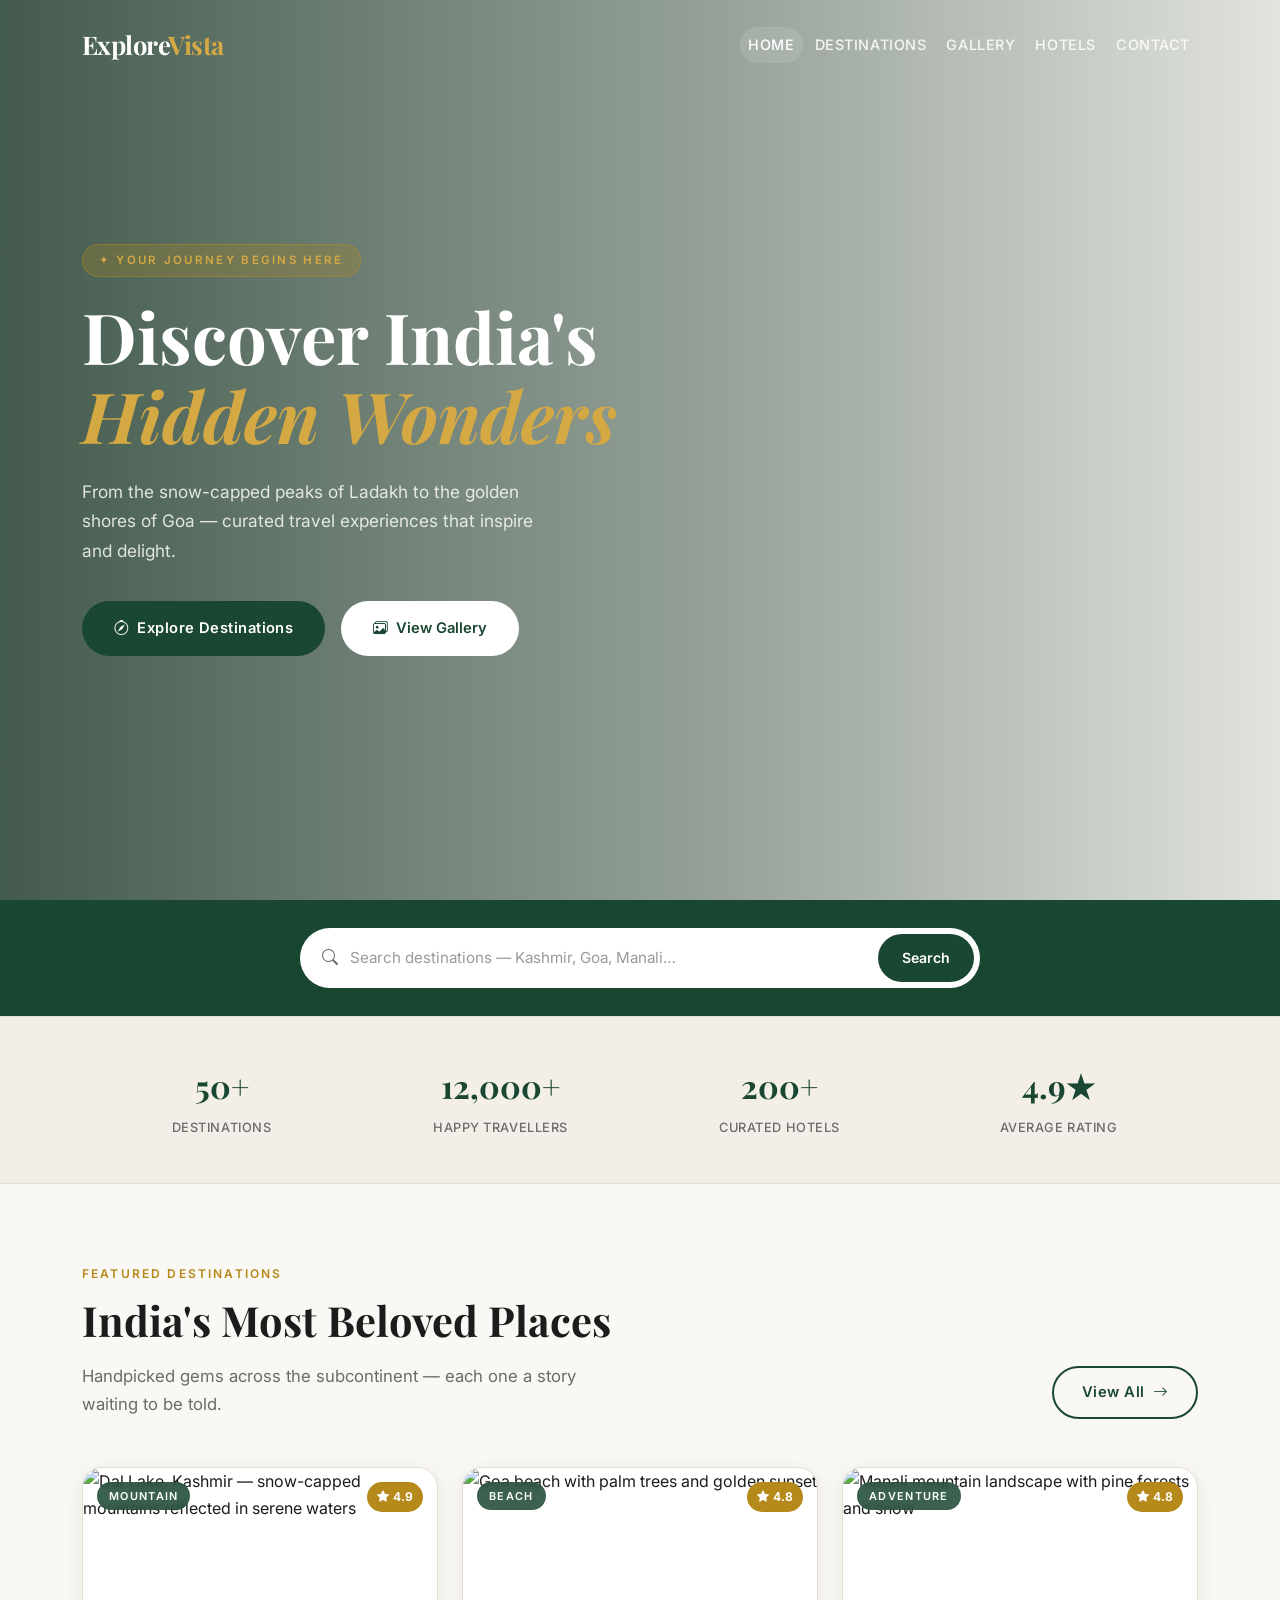
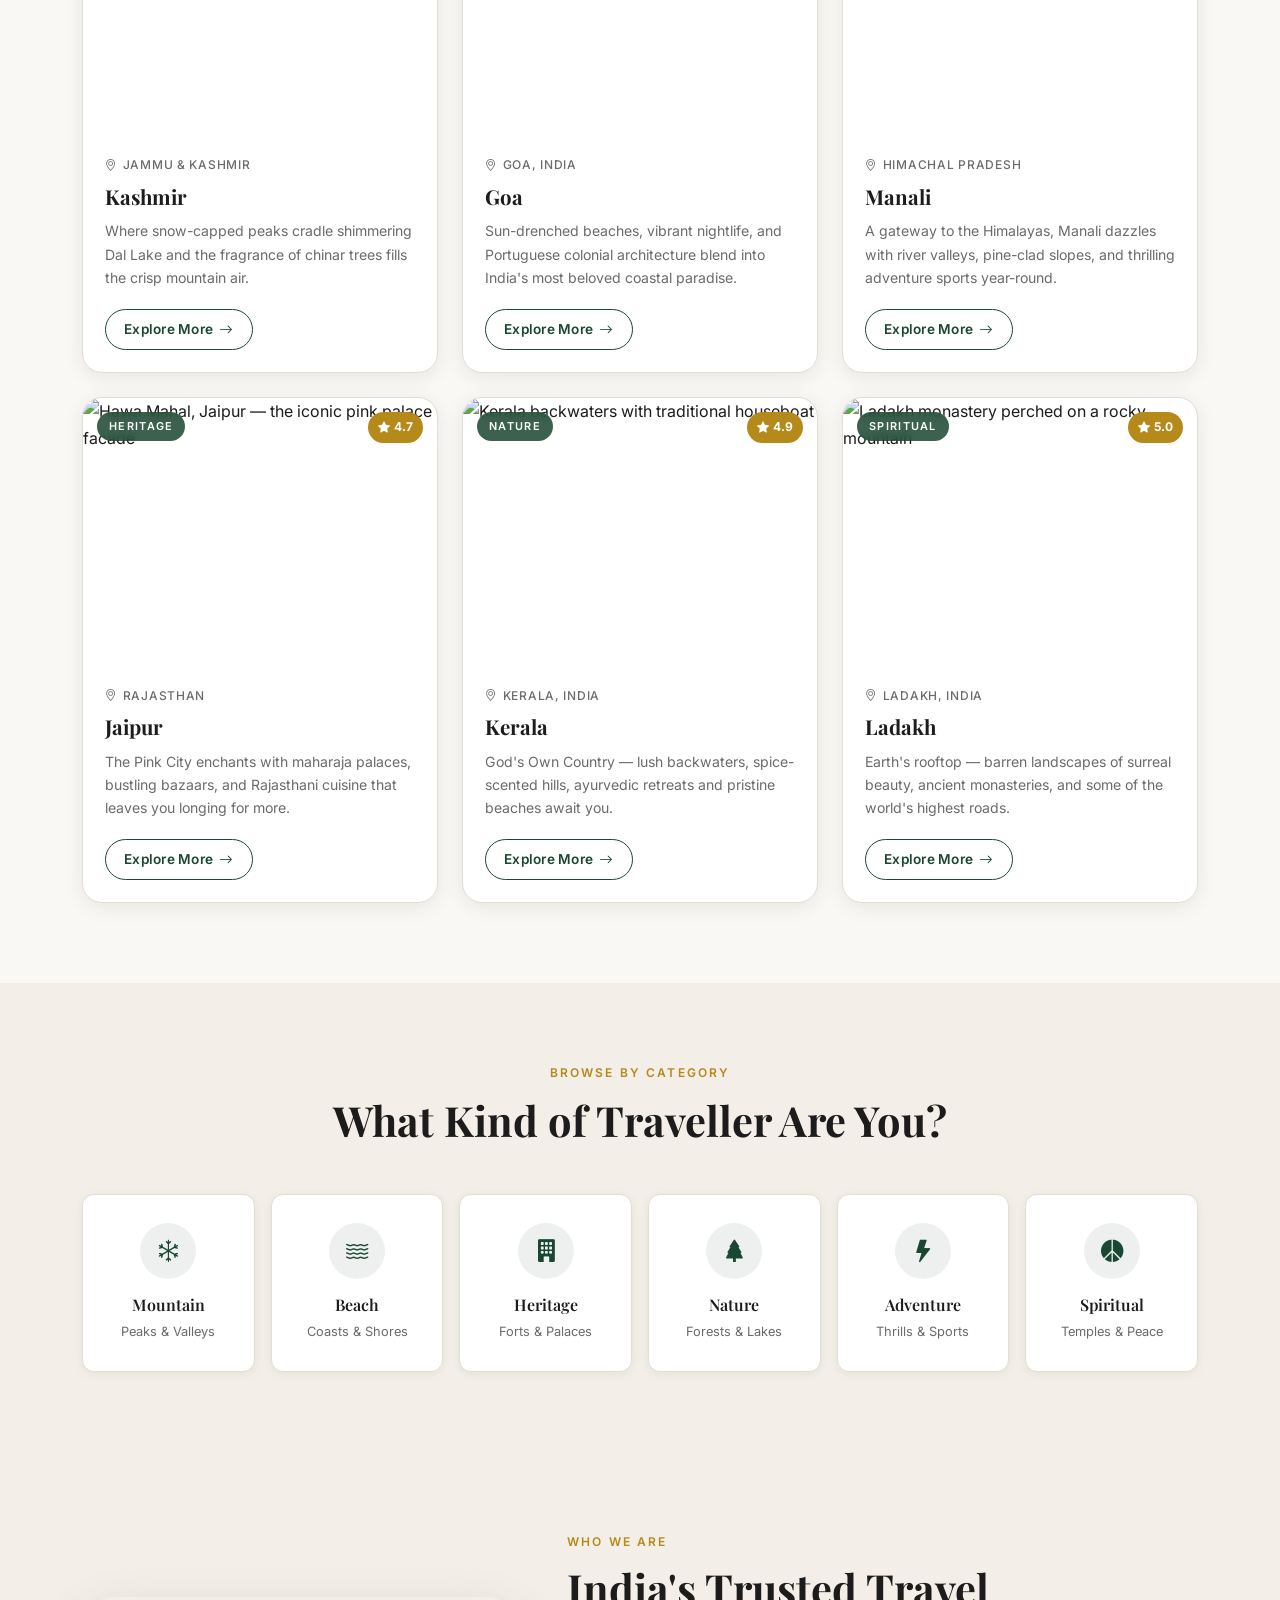
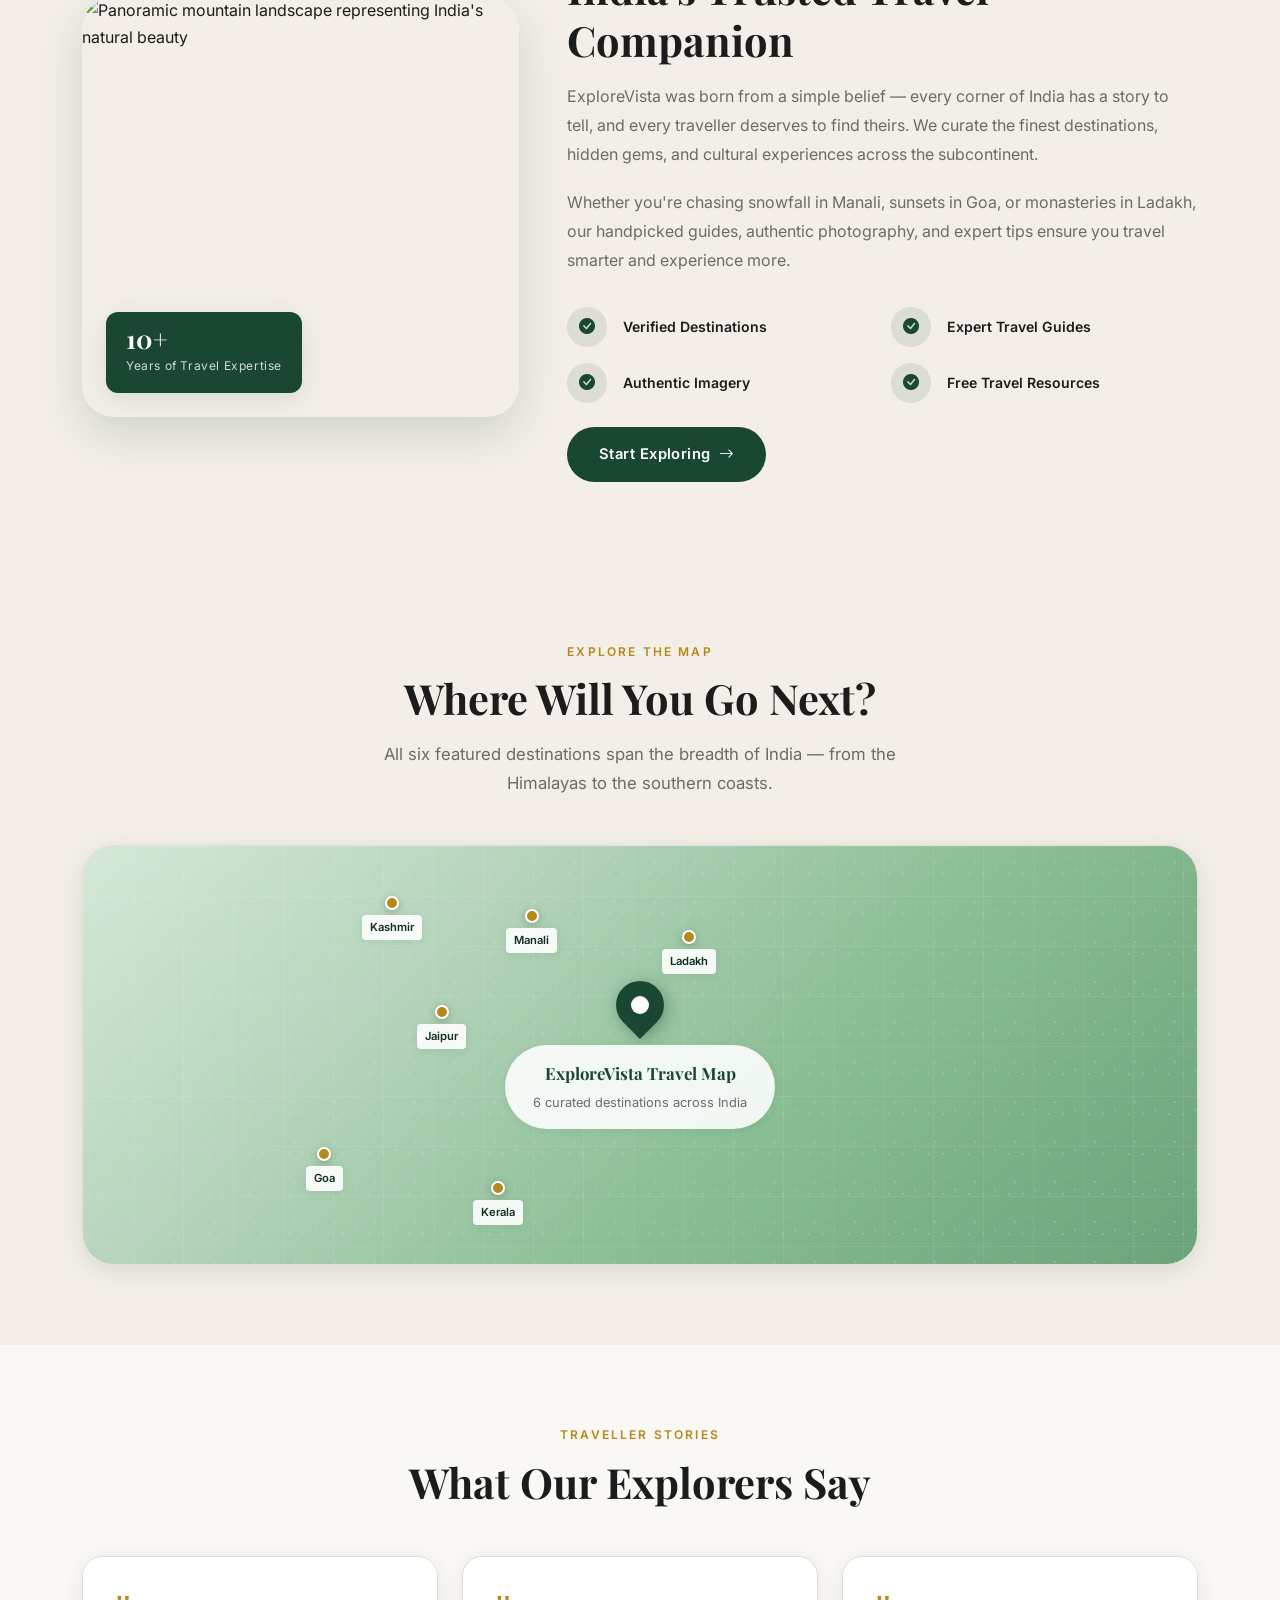
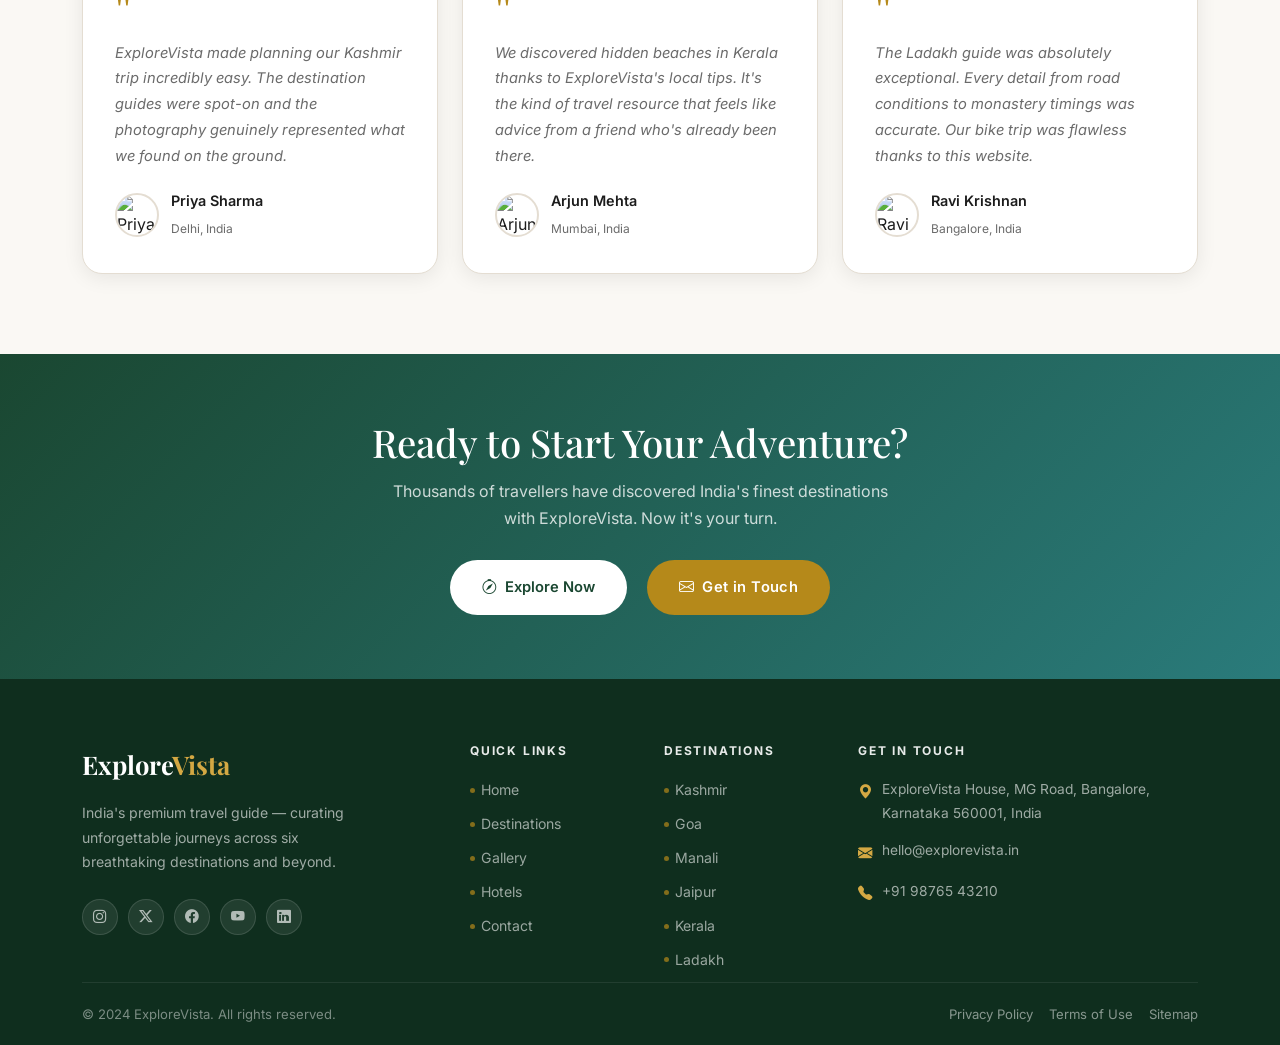
==== index.html @ dee86972 "Initial commit: ExploreVista tourism website" ====
<!DOCTYPE html>
<html lang="en">
<head>
  <meta charset="UTF-8" />
  <meta name="viewport" content="width=device-width, initial-scale=1.0" />
  <meta name="description" content="ExploreVista — Discover India's most breathtaking destinations. Premium travel guides for Kashmir, Goa, Manali, Jaipur, Kerala, and Ladakh." />
  <title>ExploreVista — Discover India's Most Beautiful Destinations</title>
  <link rel="icon" href="data:image/svg+xml,<svg xmlns=%22http://www.w3.org/2000/svg%22 viewBox=%220 0 100 100%22><text y=%22.9em%22 font-size=%2290%22>🧭</text></svg>" />

  <!-- Bootstrap 5 CSS -->
  <link rel="stylesheet" href="https://cdn.jsdelivr.net/npm/bootstrap@5.3.3/dist/css/bootstrap.min.css" />
  <!-- Bootstrap Icons -->
  <link rel="stylesheet" href="https://cdn.jsdelivr.net/npm/bootstrap-icons@1.11.3/font/bootstrap-icons.min.css" />
  <!-- Custom CSS -->
  <link rel="stylesheet" href="css/style.css" />
</head>
<body>
  <a href="#main-content" class="skip-link">Skip to main content</a>

  <!-- ══════════════════════════════════════════════════
       NAVIGATION
  ══════════════════════════════════════════════════ -->
  <nav class="ev-navbar hero-nav navbar navbar-expand-lg" data-hero="true" id="main-nav" aria-label="Main navigation">
    <div class="container">
      <a class="navbar-brand" href="index.html">
        Explore<span>Vista</span>
      </a>
      <button class="navbar-toggler" type="button" data-bs-toggle="collapse"
        data-bs-target="#navMenu" aria-controls="navMenu"
        aria-expanded="false" aria-label="Toggle navigation">
        <span class="navbar-toggler-icon"></span>
      </button>
      <div class="collapse navbar-collapse justify-content-end" id="navMenu">
        <ul class="navbar-nav align-items-lg-center gap-1">
          <li class="nav-item"><a class="nav-link active" href="index.html">Home</a></li>
          <li class="nav-item"><a class="nav-link" href="destinations.html">Destinations</a></li>
          <li class="nav-item"><a class="nav-link" href="gallery.html">Gallery</a></li>
          <li class="nav-item"><a class="nav-link" href="hotels.html">Hotels</a></li>
          <li class="nav-item"><a class="nav-link" href="contact.html">Contact</a></li>
        </ul>
      </div>
    </div>
  </nav>

  <!-- ══════════════════════════════════════════════════
       HERO SECTION
  ══════════════════════════════════════════════════ -->
  <main id="main-content">
  <section class="ev-hero" id="hero" aria-label="Hero section">
    <div class="ev-hero-bg" style="background-image: url('https://images.unsplash.com/photo-1626621341517-bbf3d9990a23?w=1800&q=85&auto=format&fit=crop');"></div>
    <div class="ev-hero-overlay"></div>
    <div class="container ev-hero-content">
      <div class="row">
        <div class="col-lg-7 col-xl-6">
          <span class="ev-hero-label">✦ Your Journey Begins Here</span>
          <h1 class="ev-hero-title">
            Discover India's<br>
            <span class="accent-word">Hidden Wonders</span>
          </h1>
          <p class="ev-hero-subtitle">
            From the snow-capped peaks of Ladakh to the golden shores of Goa — curated travel experiences that inspire and delight.
          </p>
          <div class="ev-hero-actions">
            <a href="destinations.html" class="btn-ev-primary">
              <i class="bi bi-compass"></i> Explore Destinations
            </a>
            <a href="gallery.html" class="btn-white">
              <i class="bi bi-images"></i> View Gallery
            </a>
          </div>
        </div>
      </div>
    </div>
  </section>

  <!-- ══════════════════════════════════════════════════
       SEARCH SECTION
  ══════════════════════════════════════════════════ -->
  <section class="search-section" aria-label="Destination search">
    <div class="container">
      <form class="ev-search-bar" id="hero-search-form" role="search" aria-label="Search destinations">
        <i class="bi bi-search search-icon" aria-hidden="true"></i>
        <input type="search" id="hero-search-input" placeholder="Search destinations — Kashmir, Goa, Manali…"
          aria-label="Search destinations" autocomplete="off" />
        <button type="submit" aria-label="Search">
          Search
        </button>
      </form>
    </div>
  </section>

  <!-- ══════════════════════════════════════════════════
       STATS STRIP
  ══════════════════════════════════════════════════ -->
  <section class="stats-strip" aria-label="Key statistics">
    <div class="container">
      <div class="row justify-content-center text-center g-0">
        <div class="col-6 col-sm-3">
          <div class="stat-item fade-in-up">
            <span class="stat-num" data-target="50" data-suffix="+">50+</span>
            <span class="stat-label">Destinations</span>
          </div>
        </div>
        <div class="col-6 col-sm-3">
          <div class="stat-item fade-in-up">
            <span class="stat-num" data-target="12000" data-suffix="+">12,000+</span>
            <span class="stat-label">Happy Travellers</span>
          </div>
        </div>
        <div class="col-6 col-sm-3">
          <div class="stat-item fade-in-up">
            <span class="stat-num" data-target="200" data-suffix="+">200+</span>
            <span class="stat-label">Curated Hotels</span>
          </div>
        </div>
        <div class="col-6 col-sm-3">
          <div class="stat-item fade-in-up">
            <span class="stat-num" data-target="4.9" data-suffix="★">4.9★</span>
            <span class="stat-label">Average Rating</span>
          </div>
        </div>
      </div>
    </div>
  </section>

  <!-- ══════════════════════════════════════════════════
       FEATURED DESTINATIONS
  ══════════════════════════════════════════════════ -->
  <section class="section-pad" id="destinations" aria-label="Featured destinations">
    <div class="container">
      <div class="row align-items-end mb-5">
        <div class="col-md-8">
          <span class="section-label">Featured Destinations</span>
          <h2 class="section-title">India's Most Beloved Places</h2>
          <p class="section-subtitle">Handpicked gems across the subcontinent — each one a story waiting to be told.</p>
        </div>
        <div class="col-md-4 text-md-end mt-3 mt-md-0">
          <a href="destinations.html" class="btn-ev-outline">
            View All <i class="bi bi-arrow-right"></i>
          </a>
        </div>
      </div>

      <div class="row g-4">
        <!-- Kashmir -->
        <div class="col-md-6 col-lg-4 fade-in-up">
          <article class="dest-card">
            <div class="dest-card-img-wrap">
              <img src="https://images.unsplash.com/photo-1605649487212-47bdab064df7?w=600&q=80&auto=format&fit=crop"
                alt="Dal Lake, Kashmir — snow-capped mountains reflected in serene waters"
                loading="lazy" />
              <span class="dest-card-badge">Mountain</span>
              <span class="dest-card-rating"><i class="bi bi-star-fill"></i> 4.9</span>
            </div>
            <div class="dest-card-body">
              <div class="dest-card-location"><i class="bi bi-geo-alt"></i> Jammu & Kashmir</div>
              <h3 class="dest-card-title">Kashmir</h3>
              <p class="dest-card-desc">Where snow-capped peaks cradle shimmering Dal Lake and the fragrance of chinar trees fills the crisp mountain air.</p>
              <div class="dest-card-footer">
                <a href="destinations.html#kashmir" class="dest-card-link">
                  Explore More <i class="bi bi-arrow-right"></i>
                </a>
              </div>
            </div>
          </article>
        </div>

        <!-- Goa -->
        <div class="col-md-6 col-lg-4 fade-in-up">
          <article class="dest-card">
            <div class="dest-card-img-wrap">
              <img src="https://images.unsplash.com/photo-1512343879784-a960bf40e7f2?w=600&q=80&auto=format&fit=crop"
                alt="Goa beach with palm trees and golden sunset"
                loading="lazy" />
              <span class="dest-card-badge">Beach</span>
              <span class="dest-card-rating"><i class="bi bi-star-fill"></i> 4.8</span>
            </div>
            <div class="dest-card-body">
              <div class="dest-card-location"><i class="bi bi-geo-alt"></i> Goa, India</div>
              <h3 class="dest-card-title">Goa</h3>
              <p class="dest-card-desc">Sun-drenched beaches, vibrant nightlife, and Portuguese colonial architecture blend into India's most beloved coastal paradise.</p>
              <div class="dest-card-footer">
                <a href="destinations.html#goa" class="dest-card-link">
                  Explore More <i class="bi bi-arrow-right"></i>
                </a>
              </div>
            </div>
          </article>
        </div>

        <!-- Manali -->
        <div class="col-md-6 col-lg-4 fade-in-up">
          <article class="dest-card">
            <div class="dest-card-img-wrap">
              <img src="https://images.unsplash.com/photo-1544735716-392fe2489ffa?w=600&q=80&auto=format&fit=crop"
                alt="Manali mountain landscape with pine forests and snow"
                loading="lazy" />
              <span class="dest-card-badge">Adventure</span>
              <span class="dest-card-rating"><i class="bi bi-star-fill"></i> 4.8</span>
            </div>
            <div class="dest-card-body">
              <div class="dest-card-location"><i class="bi bi-geo-alt"></i> Himachal Pradesh</div>
              <h3 class="dest-card-title">Manali</h3>
              <p class="dest-card-desc">A gateway to the Himalayas, Manali dazzles with river valleys, pine-clad slopes, and thrilling adventure sports year-round.</p>
              <div class="dest-card-footer">
                <a href="destinations.html#manali" class="dest-card-link">
                  Explore More <i class="bi bi-arrow-right"></i>
                </a>
              </div>
            </div>
          </article>
        </div>

        <!-- Jaipur -->
        <div class="col-md-6 col-lg-4 fade-in-up">
          <article class="dest-card">
            <div class="dest-card-img-wrap">
              <img src="https://images.unsplash.com/photo-1477587458883-47145ed94245?w=600&q=80&auto=format&fit=crop"
                alt="Hawa Mahal, Jaipur — the iconic pink palace facade"
                loading="lazy" />
              <span class="dest-card-badge">Heritage</span>
              <span class="dest-card-rating"><i class="bi bi-star-fill"></i> 4.7</span>
            </div>
            <div class="dest-card-body">
              <div class="dest-card-location"><i class="bi bi-geo-alt"></i> Rajasthan</div>
              <h3 class="dest-card-title">Jaipur</h3>
              <p class="dest-card-desc">The Pink City enchants with maharaja palaces, bustling bazaars, and Rajasthani cuisine that leaves you longing for more.</p>
              <div class="dest-card-footer">
                <a href="destinations.html#jaipur" class="dest-card-link">
                  Explore More <i class="bi bi-arrow-right"></i>
                </a>
              </div>
            </div>
          </article>
        </div>

        <!-- Kerala -->
        <div class="col-md-6 col-lg-4 fade-in-up">
          <article class="dest-card">
            <div class="dest-card-img-wrap">
              <img src="https://images.unsplash.com/photo-1602216056096-3b40cc0c9944?w=600&q=80&auto=format&fit=crop"
                alt="Kerala backwaters with traditional houseboat"
                loading="lazy" />
              <span class="dest-card-badge">Nature</span>
              <span class="dest-card-rating"><i class="bi bi-star-fill"></i> 4.9</span>
            </div>
            <div class="dest-card-body">
              <div class="dest-card-location"><i class="bi bi-geo-alt"></i> Kerala, India</div>
              <h3 class="dest-card-title">Kerala</h3>
              <p class="dest-card-desc">God's Own Country — lush backwaters, spice-scented hills, ayurvedic retreats and pristine beaches await you.</p>
              <div class="dest-card-footer">
                <a href="destinations.html#kerala" class="dest-card-link">
                  Explore More <i class="bi bi-arrow-right"></i>
                </a>
              </div>
            </div>
          </article>
        </div>

        <!-- Ladakh -->
        <div class="col-md-6 col-lg-4 fade-in-up">
          <article class="dest-card">
            <div class="dest-card-img-wrap">
              <img src="https://images.unsplash.com/photo-1581793745862-99fde7fa73d2?w=600&q=80&auto=format&fit=crop"
                alt="Ladakh monastery perched on a rocky mountain"
                loading="lazy" />
              <span class="dest-card-badge">Spiritual</span>
              <span class="dest-card-rating"><i class="bi bi-star-fill"></i> 5.0</span>
            </div>
            <div class="dest-card-body">
              <div class="dest-card-location"><i class="bi bi-geo-alt"></i> Ladakh, India</div>
              <h3 class="dest-card-title">Ladakh</h3>
              <p class="dest-card-desc">Earth's rooftop — barren landscapes of surreal beauty, ancient monasteries, and some of the world's highest roads.</p>
              <div class="dest-card-footer">
                <a href="destinations.html#ladakh" class="dest-card-link">
                  Explore More <i class="bi bi-arrow-right"></i>
                </a>
              </div>
            </div>
          </article>
        </div>
      </div>
    </div>
  </section>

  <!-- ══════════════════════════════════════════════════
       TRAVEL CATEGORIES
  ══════════════════════════════════════════════════ -->
  <section class="section-pad bg-section" id="categories" aria-label="Travel categories"
    style="background-color: var(--color-bg-section);">
    <div class="container">
      <div class="text-center mb-5">
        <span class="section-label">Browse by Category</span>
        <h2 class="section-title">What Kind of Traveller Are You?</h2>
      </div>
      <div class="row g-3 justify-content-center">
        <div class="col-6 col-sm-4 col-lg-2 fade-in-up">
          <a href="destinations.html?cat=mountain" class="text-decoration-none">
            <div class="category-card">
              <div class="cat-icon"><i class="bi bi-snow" aria-hidden="true"></i></div>
              <h3>Mountain</h3>
              <p>Peaks &amp; Valleys</p>
            </div>
          </a>
        </div>
        <div class="col-6 col-sm-4 col-lg-2 fade-in-up">
          <a href="destinations.html?cat=beach" class="text-decoration-none">
            <div class="category-card">
              <div class="cat-icon"><i class="bi bi-water" aria-hidden="true"></i></div>
              <h3>Beach</h3>
              <p>Coasts &amp; Shores</p>
            </div>
          </a>
        </div>
        <div class="col-6 col-sm-4 col-lg-2 fade-in-up">
          <a href="destinations.html?cat=heritage" class="text-decoration-none">
            <div class="category-card">
              <div class="cat-icon"><i class="bi bi-building-fill" aria-hidden="true"></i></div>
              <h3>Heritage</h3>
              <p>Forts &amp; Palaces</p>
            </div>
          </a>
        </div>
        <div class="col-6 col-sm-4 col-lg-2 fade-in-up">
          <a href="destinations.html?cat=nature" class="text-decoration-none">
            <div class="category-card">
              <div class="cat-icon"><i class="bi bi-tree-fill" aria-hidden="true"></i></div>
              <h3>Nature</h3>
              <p>Forests &amp; Lakes</p>
            </div>
          </a>
        </div>
        <div class="col-6 col-sm-4 col-lg-2 fade-in-up">
          <a href="destinations.html?cat=adventure" class="text-decoration-none">
            <div class="category-card">
              <div class="cat-icon"><i class="bi bi-lightning-fill" aria-hidden="true"></i></div>
              <h3>Adventure</h3>
              <p>Thrills &amp; Sports</p>
            </div>
          </a>
        </div>
        <div class="col-6 col-sm-4 col-lg-2 fade-in-up">
          <a href="destinations.html?cat=spiritual" class="text-decoration-none">
            <div class="category-card">
              <div class="cat-icon"><i class="bi bi-peace-fill" aria-hidden="true"></i></div>
              <h3>Spiritual</h3>
              <p>Temples &amp; Peace</p>
            </div>
          </a>
        </div>
      </div>
    </div>
  </section>

  <!-- ══════════════════════════════════════════════════
       ABOUT / INTRO SECTION
  ══════════════════════════════════════════════════ -->
  <section class="section-pad intro-section" id="about" aria-label="About ExploreVista">
    <div class="container">
      <div class="row align-items-center g-5">
        <div class="col-lg-5 fade-in-up">
          <div class="intro-img-wrap">
            <img src="https://images.unsplash.com/photo-1506905925346-21bda4d32df4?w=700&q=80&auto=format&fit=crop"
              alt="Panoramic mountain landscape representing India's natural beauty"
              loading="lazy" />
            <div class="intro-badge">
              <strong>10+</strong>
              <span>Years of Travel Expertise</span>
            </div>
          </div>
        </div>
        <div class="col-lg-7 fade-in-up">
          <span class="section-label">Who We Are</span>
          <h2 class="section-title">India's Trusted Travel Companion</h2>
          <p style="color: var(--color-text-muted); line-height: 1.8; margin-bottom: 20px;">
            ExploreVista was born from a simple belief — every corner of India has a story to tell, and every traveller deserves to find theirs. We curate the finest destinations, hidden gems, and cultural experiences across the subcontinent.
          </p>
          <p style="color: var(--color-text-muted); line-height: 1.8; margin-bottom: 32px;">
            Whether you're chasing snowfall in Manali, sunsets in Goa, or monasteries in Ladakh, our handpicked guides, authentic photography, and expert tips ensure you travel smarter and experience more.
          </p>
          <div class="row g-3 mb-4">
            <div class="col-6">
              <div class="d-flex align-items-center gap-3">
                <div style="width:40px;height:40px;background:rgba(26,71,49,.1);border-radius:50%;display:flex;align-items:center;justify-content:center;color:var(--color-primary);flex-shrink:0;">
                  <i class="bi bi-check-circle-fill"></i>
                </div>
                <span style="font-size:.88rem;font-weight:600;color:var(--color-text);">Verified Destinations</span>
              </div>
            </div>
            <div class="col-6">
              <div class="d-flex align-items-center gap-3">
                <div style="width:40px;height:40px;background:rgba(26,71,49,.1);border-radius:50%;display:flex;align-items:center;justify-content:center;color:var(--color-primary);flex-shrink:0;">
                  <i class="bi bi-check-circle-fill"></i>
                </div>
                <span style="font-size:.88rem;font-weight:600;color:var(--color-text);">Expert Travel Guides</span>
              </div>
            </div>
            <div class="col-6">
              <div class="d-flex align-items-center gap-3">
                <div style="width:40px;height:40px;background:rgba(26,71,49,.1);border-radius:50%;display:flex;align-items:center;justify-content:center;color:var(--color-primary);flex-shrink:0;">
                  <i class="bi bi-check-circle-fill"></i>
                </div>
                <span style="font-size:.88rem;font-weight:600;color:var(--color-text);">Authentic Imagery</span>
              </div>
            </div>
            <div class="col-6">
              <div class="d-flex align-items-center gap-3">
                <div style="width:40px;height:40px;background:rgba(26,71,49,.1);border-radius:50%;display:flex;align-items:center;justify-content:center;color:var(--color-primary);flex-shrink:0;">
                  <i class="bi bi-check-circle-fill"></i>
                </div>
                <span style="font-size:.88rem;font-weight:600;color:var(--color-text);">Free Travel Resources</span>
              </div>
            </div>
          </div>
          <a href="destinations.html" class="btn-ev-primary">Start Exploring <i class="bi bi-arrow-right"></i></a>
        </div>
      </div>
    </div>
  </section>

  <!-- ══════════════════════════════════════════════════
       MAP PREVIEW SECTION
  ══════════════════════════════════════════════════ -->
  <section class="map-section" id="map-view" aria-label="Destination map preview">
    <div class="container">
      <div class="text-center mb-5 fade-in-up">
        <span class="section-label">Explore the Map</span>
        <h2 class="section-title">Where Will You Go Next?</h2>
        <p class="section-subtitle mx-auto">All six featured destinations span the breadth of India — from the Himalayas to the southern coasts.</p>
      </div>
      <div class="fade-in-up">
        <div class="map-placeholder" role="img" aria-label="Decorative map showing India's featured destinations">
          <!-- Map pins -->
          <div class="map-pin" style="top:12%;left:25%;" title="Kashmir">
            <div class="map-pin-dot"></div>
            <div class="map-pin-label">Kashmir</div>
          </div>
          <div class="map-pin" style="top:15%;left:38%;" title="Manali">
            <div class="map-pin-dot"></div>
            <div class="map-pin-label">Manali</div>
          </div>
          <div class="map-pin" style="top:20%;left:52%;" title="Ladakh">
            <div class="map-pin-dot"></div>
            <div class="map-pin-label">Ladakh</div>
          </div>
          <div class="map-pin" style="top:38%;left:30%;" title="Jaipur">
            <div class="map-pin-dot"></div>
            <div class="map-pin-label">Jaipur</div>
          </div>
          <div class="map-pin" style="top:72%;left:20%;" title="Goa">
            <div class="map-pin-dot"></div>
            <div class="map-pin-label">Goa</div>
          </div>
          <div class="map-pin" style="top:80%;left:35%;" title="Kerala">
            <div class="map-pin-dot"></div>
            <div class="map-pin-label">Kerala</div>
          </div>

          <div class="map-inner">
            <div class="map-marker" aria-hidden="true"></div>
            <div class="map-caption">
              <strong>ExploreVista Travel Map</strong>
              <span>6 curated destinations across India</span>
            </div>
          </div>
        </div>
      </div>
    </div>
  </section>

  <!-- ══════════════════════════════════════════════════
       TESTIMONIALS
  ══════════════════════════════════════════════════ -->
  <section class="section-pad" aria-label="Traveller testimonials">
    <div class="container">
      <div class="text-center mb-5">
        <span class="section-label">Traveller Stories</span>
        <h2 class="section-title">What Our Explorers Say</h2>
      </div>
      <div class="row g-4">
        <div class="col-md-4 fade-in-up">
          <div class="testimonial-card">
            <div class="testimonial-quote">"</div>
            <p class="testimonial-text">ExploreVista made planning our Kashmir trip incredibly easy. The destination guides were spot-on and the photography genuinely represented what we found on the ground.</p>
            <div class="testimonial-author">
              <img src="https://i.pravatar.cc/80?img=11" alt="Priya Sharma" class="testimonial-avatar" loading="lazy" />
              <div>
                <span class="testimonial-name">Priya Sharma</span>
                <span class="testimonial-place">Delhi, India</span>
              </div>
            </div>
          </div>
        </div>
        <div class="col-md-4 fade-in-up">
          <div class="testimonial-card">
            <div class="testimonial-quote">"</div>
            <p class="testimonial-text">We discovered hidden beaches in Kerala thanks to ExploreVista's local tips. It's the kind of travel resource that feels like advice from a friend who's already been there.</p>
            <div class="testimonial-author">
              <img src="https://i.pravatar.cc/80?img=33" alt="Arjun Mehta" class="testimonial-avatar" loading="lazy" />
              <div>
                <span class="testimonial-name">Arjun Mehta</span>
                <span class="testimonial-place">Mumbai, India</span>
              </div>
            </div>
          </div>
        </div>
        <div class="col-md-4 fade-in-up">
          <div class="testimonial-card">
            <div class="testimonial-quote">"</div>
            <p class="testimonial-text">The Ladakh guide was absolutely exceptional. Every detail from road conditions to monastery timings was accurate. Our bike trip was flawless thanks to this website.</p>
            <div class="testimonial-author">
              <img src="https://i.pravatar.cc/80?img=57" alt="Ravi Krishnan" class="testimonial-avatar" loading="lazy" />
              <div>
                <span class="testimonial-name">Ravi Krishnan</span>
                <span class="testimonial-place">Bangalore, India</span>
              </div>
            </div>
          </div>
        </div>
      </div>
    </div>
  </section>

  <!-- ══════════════════════════════════════════════════
       CTA BAND
  ══════════════════════════════════════════════════ -->
  <section class="cta-band" aria-label="Call to action">
    <div class="container fade-in-up">
      <h2>Ready to Start Your Adventure?</h2>
      <p>Thousands of travellers have discovered India's finest destinations with ExploreVista. Now it's your turn.</p>
      <a href="destinations.html" class="btn-white me-3">
        <i class="bi bi-compass"></i> Explore Now
      </a>
      <a href="contact.html" class="btn-ev-accent">
        <i class="bi bi-envelope"></i> Get in Touch
      </a>
    </div>
  </section>
  </main>

  <!-- ══════════════════════════════════════════════════
       FOOTER
  ══════════════════════════════════════════════════ -->
  <footer class="ev-footer" aria-label="Site footer">
    <div class="container">
      <div class="row g-5">
        <div class="col-lg-4 col-md-6">
          <a class="footer-brand" href="index.html">Explore<span>Vista</span></a>
          <p class="footer-desc">India's premium travel guide — curating unforgettable journeys across six breathtaking destinations and beyond.</p>
          <div class="footer-social" aria-label="Social media links">
            <a href="#" aria-label="Follow on Instagram"><i class="bi bi-instagram" aria-hidden="true"></i></a>
            <a href="#" aria-label="Follow on Twitter / X"><i class="bi bi-twitter-x" aria-hidden="true"></i></a>
            <a href="#" aria-label="Like on Facebook"><i class="bi bi-facebook" aria-hidden="true"></i></a>
            <a href="#" aria-label="Watch on YouTube"><i class="bi bi-youtube" aria-hidden="true"></i></a>
            <a href="#" aria-label="Connect on LinkedIn"><i class="bi bi-linkedin" aria-hidden="true"></i></a>
          </div>
        </div>
        <div class="col-lg-2 col-md-3 col-6">
          <h3 class="footer-heading">Quick Links</h3>
          <ul class="footer-links">
            <li><a href="index.html">Home</a></li>
            <li><a href="destinations.html">Destinations</a></li>
            <li><a href="gallery.html">Gallery</a></li>
            <li><a href="hotels.html">Hotels</a></li>
            <li><a href="contact.html">Contact</a></li>
          </ul>
        </div>
        <div class="col-lg-2 col-md-3 col-6">
          <h3 class="footer-heading">Destinations</h3>
          <ul class="footer-links">
            <li><a href="destinations.html#kashmir">Kashmir</a></li>
            <li><a href="destinations.html#goa">Goa</a></li>
            <li><a href="destinations.html#manali">Manali</a></li>
            <li><a href="destinations.html#jaipur">Jaipur</a></li>
            <li><a href="destinations.html#kerala">Kerala</a></li>
            <li><a href="destinations.html#ladakh">Ladakh</a></li>
          </ul>
        </div>
        <div class="col-lg-4 col-md-6">
          <h3 class="footer-heading">Get in Touch</h3>
          <address style="font-style:normal;">
            <div class="footer-contact-item">
              <i class="bi bi-geo-alt-fill" aria-hidden="true"></i>
              <span>ExploreVista House, MG Road, Bangalore, Karnataka 560001, India</span>
            </div>
            <div class="footer-contact-item">
              <i class="bi bi-envelope-fill" aria-hidden="true"></i>
              <span>hello@explorevista.in</span>
            </div>
            <div class="footer-contact-item">
              <i class="bi bi-telephone-fill" aria-hidden="true"></i>
              <span>+91 98765 43210</span>
            </div>
          </address>
        </div>
      </div>
      <div class="footer-bottom">
        <p>&copy; 2024 ExploreVista. All rights reserved.</p>
        <div class="d-flex gap-3">
          <a href="#">Privacy Policy</a>
          <a href="#">Terms of Use</a>
          <a href="#">Sitemap</a>
        </div>
      </div>
    </div>
  </footer>

  <!-- Scroll to Top Button -->
  <button class="scroll-top-btn" id="scroll-top-btn" aria-label="Scroll to top">
    <i class="bi bi-chevron-up" aria-hidden="true"></i>
  </button>

  <!-- Bootstrap JS -->
  <script src="https://cdn.jsdelivr.net/npm/bootstrap@5.3.3/dist/js/bootstrap.bundle.min.js"></script>
  <!-- Custom JS -->
  <script src="js/script.js"></script>
</body>
</html>
---- css/style.css ----
/* =====================================================
   ExploreVista — Main Stylesheet
   Design System: Forest Green + Warm White + Gold
   ===================================================== */

/* --- Google Fonts Import --- */
@import url('https://fonts.googleapis.com/css2?family=Playfair+Display:wght@400;600;700&family=Inter:wght@300;400;500;600&display=swap');

/* --- CSS Custom Properties (Design Tokens) --- */
:root {
  --color-primary:       #1a4731;   /* Deep forest green */
  --color-primary-light: #2d6a4f;
  --color-primary-dark:  #0f2e1e;
  --color-accent:        #b5891a;   /* Muted gold */
  --color-accent-light:  #d4a843;
  --color-teal:          #2a7b7b;   /* Restrained teal */
  --color-bg:            #faf8f4;   /* Warm white */
  --color-bg-card:       #ffffff;
  --color-bg-section:    #f3efe8;
  --color-text:          #1c1c1c;
  --color-text-muted:    #6b6b6b;
  --color-text-light:    #9a9a9a;
  --color-border:        #e4ddd2;

  --font-heading: 'Playfair Display', Georgia, serif;
  --font-body:    'Inter', system-ui, sans-serif;

  --shadow-sm:   0 2px 8px rgba(26,71,49,0.08);
  --shadow-md:   0 6px 24px rgba(26,71,49,0.12);
  --shadow-lg:   0 16px 48px rgba(26,71,49,0.16);
  --shadow-card: 0 4px 20px rgba(0,0,0,0.08);

  --radius-sm:   6px;
  --radius-md:   12px;
  --radius-lg:   20px;
  --radius-xl:   32px;

  --transition-fast:   0.2s ease;
  --transition-normal: 0.35s ease;
  --transition-slow:   0.55s ease;

  --max-width: 1280px;
}

/* --- Reset & Base --- */
*,
*::before,
*::after {
  box-sizing: border-box;
  margin: 0;
  padding: 0;
}

html {
  scroll-behavior: smooth;
  font-size: 16px;
}

body {
  font-family: var(--font-body);
  background-color: var(--color-bg);
  color: var(--color-text);
  line-height: 1.7;
  overflow-x: hidden;
}

img {
  max-width: 100%;
  display: block;
}

a {
  color: var(--color-primary);
  text-decoration: none;
  transition: color var(--transition-fast);
}

a:hover {
  color: var(--color-primary-light);
}

/* --- Skip Link (Accessibility) --- */
.skip-link {
  position: absolute;
  top: -80px;
  left: 20px;
  background: var(--color-primary);
  color: #fff;
  padding: 10px 20px;
  border-radius: var(--radius-sm);
  z-index: 10000;
  font-weight: 600;
  text-decoration: none;
  transition: top var(--transition-fast);
  box-shadow: var(--shadow-md);
}

.skip-link:focus {
  top: 16px;
  color: #fff;
  outline: 2px solid var(--color-accent);
}

/* --- Utility Classes --- */
.text-accent    { color: var(--color-accent); }
.text-primary   { color: var(--color-primary); }
.text-muted-custom { color: var(--color-text-muted); }
.bg-brand       { background-color: var(--color-primary); }
.section-pad    { padding: 80px 0; }
.section-pad-sm { padding: 56px 0; }

/* --- Typography --- */
h1, h2, h3, h4, h5, h6 {
  font-family: var(--font-heading);
  line-height: 1.25;
  color: var(--color-text);
}

.section-label {
  font-family: var(--font-body);
  font-size: 0.75rem;
  font-weight: 600;
  letter-spacing: 0.18em;
  text-transform: uppercase;
  color: var(--color-accent);
  display: block;
  margin-bottom: 10px;
}

.section-title {
  font-family: var(--font-heading);
  font-size: clamp(1.75rem, 3.5vw, 2.6rem);
  font-weight: 700;
  color: var(--color-text);
  margin-bottom: 16px;
}

.section-subtitle {
  font-size: 1.05rem;
  color: var(--color-text-muted);
  max-width: 540px;
  margin-bottom: 0;
}

/* --- Buttons --- */
.btn-ev-primary {
  display: inline-flex;
  align-items: center;
  gap: 8px;
  background-color: var(--color-primary);
  color: #fff;
  padding: 13px 30px;
  border-radius: 50px;
  font-family: var(--font-body);
  font-size: 0.92rem;
  font-weight: 600;
  letter-spacing: 0.03em;
  border: 2px solid transparent;
  cursor: pointer;
  transition: background-color var(--transition-fast), transform var(--transition-fast), box-shadow var(--transition-fast);
  text-decoration: none;
}

.btn-ev-primary:hover,
.btn-ev-primary:focus {
  background-color: var(--color-primary-light);
  color: #fff;
  transform: translateY(-2px);
  box-shadow: 0 8px 24px rgba(26,71,49,0.28);
  outline: none;
}

.btn-ev-outline {
  display: inline-flex;
  align-items: center;
  gap: 8px;
  background-color: transparent;
  color: var(--color-primary);
  padding: 12px 28px;
  border-radius: 50px;
  font-family: var(--font-body);
  font-size: 0.92rem;
  font-weight: 600;
  letter-spacing: 0.03em;
  border: 2px solid var(--color-primary);
  cursor: pointer;
  transition: all var(--transition-fast);
  text-decoration: none;
}

.btn-ev-outline:hover,
.btn-ev-outline:focus {
  background-color: var(--color-primary);
  color: #fff;
  transform: translateY(-2px);
  box-shadow: 0 8px 24px rgba(26,71,49,0.2);
  outline: none;
}

.btn-ev-accent {
  display: inline-flex;
  align-items: center;
  gap: 8px;
  background-color: var(--color-accent);
  color: #fff;
  padding: 13px 30px;
  border-radius: 50px;
  font-family: var(--font-body);
  font-size: 0.92rem;
  font-weight: 600;
  letter-spacing: 0.03em;
  border: 2px solid transparent;
  cursor: pointer;
  transition: all var(--transition-fast);
  text-decoration: none;
}

.btn-ev-accent:hover {
  background-color: var(--color-accent-light);
  color: #fff;
  transform: translateY(-2px);
  box-shadow: 0 8px 24px rgba(181,137,26,0.3);
}

.btn-white {
  display: inline-flex;
  align-items: center;
  gap: 8px;
  background-color: #fff;
  color: var(--color-primary);
  padding: 13px 30px;
  border-radius: 50px;
  font-family: var(--font-body);
  font-size: 0.92rem;
  font-weight: 600;
  border: 2px solid transparent;
  cursor: pointer;
  transition: all var(--transition-fast);
  text-decoration: none;
}

.btn-white:hover {
  background-color: var(--color-accent);
  color: #fff;
  transform: translateY(-2px);
}

/* --- Navigation --- */
.ev-navbar {
  position: fixed;
  top: 0;
  left: 0;
  right: 0;
  z-index: 1000;
  padding: 18px 0;
  transition: background-color var(--transition-normal), box-shadow var(--transition-normal), padding var(--transition-normal);
}

.ev-navbar.scrolled {
  background-color: rgba(26, 71, 49, 0.97);
  backdrop-filter: blur(12px);
  -webkit-backdrop-filter: blur(12px);
  padding: 12px 0;
  box-shadow: 0 4px 24px rgba(0,0,0,0.18);
}

.ev-navbar .navbar-brand {
  font-family: var(--font-heading);
  font-size: 1.6rem;
  font-weight: 700;
  color: #fff;
  letter-spacing: -0.02em;
}

.ev-navbar .navbar-brand span {
  color: var(--color-accent-light);
}

.ev-navbar .nav-link {
  color: rgba(255,255,255,0.88);
  font-weight: 500;
  font-size: 0.9rem;
  letter-spacing: 0.04em;
  padding: 6px 14px;
  border-radius: 50px;
  transition: all var(--transition-fast);
  text-transform: uppercase;
}

.ev-navbar .nav-link:hover,
.ev-navbar .nav-link.active {
  color: #fff;
  background-color: rgba(255,255,255,0.12);
}

.ev-navbar .navbar-toggler {
  border: 1.5px solid rgba(255,255,255,0.4);
  border-radius: var(--radius-sm);
  padding: 6px 10px;
}

.ev-navbar .navbar-toggler-icon {
  background-image: url("data:image/svg+xml,%3Csvg xmlns='http://www.w3.org/2000/svg' viewBox='0 0 30 30'%3E%3Cpath stroke='rgba%28255,255,255,0.85%29' stroke-width='2' d='M4 7h22M4 15h22M4 23h22'/%3E%3C/svg%3E");
}

/* Transparent nav for hero pages */
.ev-navbar.hero-nav {
  background-color: transparent;
}

/* --- Hero Section --- */
.ev-hero {
  position: relative;
  min-height: 100vh;
  display: flex;
  align-items: center;
  overflow: hidden;
}

.ev-hero-bg {
  position: absolute;
  inset: 0;
  background-size: cover;
  background-position: center;
  background-repeat: no-repeat;
  transform: scale(1.05);
  transition: transform 8s ease;
}

.ev-hero-bg.loaded {
  transform: scale(1);
}

.ev-hero-overlay {
  position: absolute;
  inset: 0;
  background: linear-gradient(
    to right,
    rgba(15, 46, 30, 0.78) 0%,
    rgba(15, 46, 30, 0.40) 60%,
    rgba(15, 46, 30, 0.1) 100%
  );
}

.ev-hero-content {
  position: relative;
  z-index: 2;
  color: #fff;
}

.ev-hero-label {
  display: inline-block;
  background-color: rgba(181,137,26,0.25);
  border: 1px solid rgba(181,137,26,0.5);
  color: var(--color-accent-light);
  font-size: 0.72rem;
  font-weight: 600;
  letter-spacing: 0.2em;
  text-transform: uppercase;
  padding: 6px 16px;
  border-radius: 50px;
  margin-bottom: 20px;
}

.ev-hero-title {
  font-family: var(--font-heading);
  font-size: clamp(2.4rem, 6vw, 4.4rem);
  font-weight: 700;
  color: #fff;
  line-height: 1.12;
  margin-bottom: 22px;
}

.ev-hero-title .accent-word {
  color: var(--color-accent-light);
  font-style: italic;
}

.ev-hero-subtitle {
  font-size: 1.08rem;
  color: rgba(255,255,255,0.82);
  max-width: 480px;
  margin-bottom: 36px;
  line-height: 1.7;
}

.ev-hero-actions {
  display: flex;
  gap: 16px;
  flex-wrap: wrap;
  align-items: center;
}

/* --- Search Bar --- */
.ev-search-bar {
  background: #fff;
  border-radius: 50px;
  padding: 6px 6px 6px 22px;
  display: flex;
  align-items: center;
  gap: 12px;
  box-shadow: var(--shadow-lg);
  max-width: 600px;
  margin: 0 auto;
}

.ev-search-bar input {
  flex: 1;
  border: none;
  outline: none;
  font-family: var(--font-body);
  font-size: 0.95rem;
  color: var(--color-text);
  background: transparent;
  min-width: 0;
}

.ev-search-bar input::placeholder {
  color: var(--color-text-light);
}

.ev-search-bar .search-icon {
  color: var(--color-text-muted);
  flex-shrink: 0;
}

.ev-search-bar button {
  border: none;
  background-color: var(--color-primary);
  color: #fff;
  padding: 12px 24px;
  border-radius: 50px;
  font-weight: 600;
  font-size: 0.88rem;
  cursor: pointer;
  transition: background-color var(--transition-fast), transform var(--transition-fast);
  white-space: nowrap;
}

.ev-search-bar button:hover {
  background-color: var(--color-primary-light);
  transform: translateY(-1px);
}

/* Search section below hero */
.search-section {
  background-color: var(--color-primary);
  padding: 28px 0;
}

.search-section .ev-search-bar {
  max-width: 680px;
}

/* --- Stats Strip --- */
.stats-strip {
  background-color: var(--color-bg-section);
  border-top: 1px solid var(--color-border);
  border-bottom: 1px solid var(--color-border);
  padding: 32px 0;
}

.stat-item {
  text-align: center;
  padding: 10px 20px;
  /* Stats always visible, no fade needed */
  opacity: 1 !important;
  transform: none !important;
}

.stat-item .stat-num {
  font-family: var(--font-heading);
  font-size: 2rem;
  font-weight: 700;
  color: var(--color-primary);
  display: block;
}

.stat-item .stat-label {
  font-size: 0.8rem;
  color: var(--color-text-muted);
  font-weight: 500;
  letter-spacing: 0.04em;
  text-transform: uppercase;
}

/* --- Destination Cards --- */
.dest-card {
  background: var(--color-bg-card);
  border-radius: var(--radius-lg);
  overflow: hidden;
  box-shadow: var(--shadow-card);
  transition: transform var(--transition-normal), box-shadow var(--transition-normal);
  height: 100%;
  display: flex;
  flex-direction: column;
  border: 1px solid var(--color-border);
}

.dest-card:hover {
  transform: translateY(-8px);
  box-shadow: var(--shadow-lg);
}

.dest-card-img-wrap {
  position: relative;
  overflow: hidden;
  aspect-ratio: 4/3;
}

.dest-card-img-wrap img {
  width: 100%;
  height: 100%;
  object-fit: cover;
  transition: transform var(--transition-slow);
}

.dest-card:hover .dest-card-img-wrap img {
  transform: scale(1.08);
}

.dest-card-badge {
  position: absolute;
  top: 14px;
  left: 14px;
  background-color: rgba(26,71,49,0.85);
  color: #fff;
  font-size: 0.68rem;
  font-weight: 600;
  letter-spacing: 0.12em;
  text-transform: uppercase;
  padding: 5px 12px;
  border-radius: 50px;
  backdrop-filter: blur(4px);
}

.dest-card-rating {
  position: absolute;
  top: 14px;
  right: 14px;
  background-color: var(--color-accent);
  color: #fff;
  font-size: 0.75rem;
  font-weight: 700;
  padding: 5px 10px;
  border-radius: 50px;
  display: flex;
  align-items: center;
  gap: 4px;
}

.dest-card-body {
  padding: 22px;
  flex: 1;
  display: flex;
  flex-direction: column;
}

.dest-card-location {
  font-size: 0.75rem;
  color: var(--color-text-muted);
  font-weight: 500;
  letter-spacing: 0.06em;
  text-transform: uppercase;
  display: flex;
  align-items: center;
  gap: 5px;
  margin-bottom: 8px;
}

.dest-card-title {
  font-family: var(--font-heading);
  font-size: 1.28rem;
  font-weight: 700;
  color: var(--color-text);
  margin-bottom: 10px;
}

.dest-card-desc {
  font-size: 0.88rem;
  color: var(--color-text-muted);
  line-height: 1.65;
  flex: 1;
  margin-bottom: 20px;
}

.dest-card-footer {
  display: flex;
  align-items: center;
  justify-content: space-between;
  gap: 10px;
  margin-top: auto;
}

.dest-card-link {
  display: inline-flex;
  align-items: center;
  gap: 6px;
  color: var(--color-primary);
  font-weight: 600;
  font-size: 0.85rem;
  letter-spacing: 0.02em;
  border: 1.5px solid var(--color-primary);
  padding: 8px 18px;
  border-radius: 50px;
  transition: all var(--transition-fast);
}

.dest-card-link:hover {
  background-color: var(--color-primary);
  color: #fff;
}

/* --- Category Filter Tabs --- */
.filter-tabs {
  display: flex;
  gap: 10px;
  flex-wrap: wrap;
  justify-content: center;
  margin-bottom: 40px;
}

.filter-tab {
  padding: 9px 22px;
  border-radius: 50px;
  border: 1.5px solid var(--color-border);
  background-color: #fff;
  font-size: 0.85rem;
  font-weight: 600;
  color: var(--color-text-muted);
  cursor: pointer;
  transition: all var(--transition-fast);
  font-family: var(--font-body);
}

.filter-tab:hover {
  border-color: var(--color-primary);
  color: var(--color-primary);
}

.filter-tab.active {
  background-color: var(--color-primary);
  border-color: var(--color-primary);
  color: #fff;
}

/* --- Category Cards (Homepage) --- */
.category-card {
  background: var(--color-bg-card);
  border: 1px solid var(--color-border);
  border-radius: var(--radius-md);
  padding: 28px 20px;
  text-align: center;
  cursor: pointer;
  transition: all var(--transition-fast);
  box-shadow: var(--shadow-sm);
}

.category-card:hover {
  border-color: var(--color-primary);
  box-shadow: var(--shadow-md);
  transform: translateY(-4px);
}

.category-card .cat-icon {
  width: 56px;
  height: 56px;
  border-radius: 50%;
  background-color: rgba(26,71,49,0.08);
  display: flex;
  align-items: center;
  justify-content: center;
  margin: 0 auto 16px;
  color: var(--color-primary);
  font-size: 1.4rem;
  transition: background-color var(--transition-fast);
}

.category-card:hover .cat-icon {
  background-color: var(--color-primary);
  color: #fff;
}

.category-card h3,
.category-card h5 {
  font-family: var(--font-heading);
  font-size: 1rem;
  font-weight: 600;
  margin-bottom: 6px;
  color: var(--color-text);
}

.category-card p {
  font-size: 0.8rem;
  color: var(--color-text-muted);
  margin-bottom: 0;
}

/* --- Map Section --- */
.map-section {
  background-color: var(--color-bg-section);
  padding: 80px 0;
}

.map-placeholder {
  background: linear-gradient(135deg, #d4e8d8 0%, #b5d4bb 30%, #8cbf96 60%, #6ba37a 100%);
  border-radius: var(--radius-xl);
  position: relative;
  overflow: hidden;
  height: 420px;
  box-shadow: var(--shadow-md);
  border: 1px solid var(--color-border);
}

.map-placeholder::before {
  content: '';
  position: absolute;
  inset: 0;
  background-image:
    radial-gradient(circle at 30% 40%, rgba(255,255,255,0.15) 1px, transparent 1px),
    radial-gradient(circle at 65% 25%, rgba(255,255,255,0.15) 1px, transparent 1px),
    radial-gradient(circle at 50% 70%, rgba(255,255,255,0.15) 1px, transparent 1px),
    radial-gradient(circle at 80% 60%, rgba(255,255,255,0.15) 1px, transparent 1px),
    radial-gradient(circle at 15% 70%, rgba(255,255,255,0.15) 1px, transparent 1px);
  background-size: 40px 40px;
}

/* Map grid lines */
.map-placeholder::after {
  content: '';
  position: absolute;
  inset: 0;
  background-image:
    linear-gradient(rgba(255,255,255,0.08) 1px, transparent 1px),
    linear-gradient(90deg, rgba(255,255,255,0.08) 1px, transparent 1px);
  background-size: 50px 50px;
}

.map-inner {
  position: absolute;
  inset: 0;
  display: flex;
  align-items: center;
  justify-content: center;
  z-index: 2;
  flex-direction: column;
  gap: 16px;
}

.map-marker {
  width: 48px;
  height: 48px;
  background-color: var(--color-primary);
  border-radius: 50% 50% 50% 0;
  transform: rotate(-45deg);
  box-shadow: 0 4px 16px rgba(26,71,49,0.4);
  position: relative;
  animation: markerPulse 2.5s ease-in-out infinite;
}

.map-marker::after {
  content: '';
  width: 18px;
  height: 18px;
  background: #fff;
  border-radius: 50%;
  position: absolute;
  top: 50%;
  left: 50%;
  transform: translate(-50%, -50%);
}

@keyframes markerPulse {
  0%, 100% { box-shadow: 0 4px 16px rgba(26,71,49,0.4), 0 0 0 0 rgba(26,71,49,0.2); }
  50% { box-shadow: 0 4px 16px rgba(26,71,49,0.4), 0 0 0 16px rgba(26,71,49,0); }
}

.map-caption {
  text-align: center;
  background-color: rgba(255,255,255,0.88);
  backdrop-filter: blur(8px);
  padding: 14px 28px;
  border-radius: 50px;
  box-shadow: var(--shadow-sm);
}

.map-caption strong {
  font-family: var(--font-heading);
  font-size: 1.05rem;
  color: var(--color-primary);
  display: block;
}

.map-caption span {
  font-size: 0.8rem;
  color: var(--color-text-muted);
}

/* Map destination pins */
.map-pin {
  position: absolute;
  z-index: 3;
  display: flex;
  flex-direction: column;
  align-items: center;
  cursor: pointer;
}

.map-pin-dot {
  width: 14px;
  height: 14px;
  background-color: var(--color-accent);
  border: 2.5px solid #fff;
  border-radius: 50%;
  box-shadow: 0 2px 8px rgba(0,0,0,0.25);
  transition: transform var(--transition-fast);
}

.map-pin:hover .map-pin-dot {
  transform: scale(1.4);
}

.map-pin-label {
  font-size: 0.7rem;
  font-weight: 600;
  color: var(--color-primary-dark);
  background: rgba(255,255,255,0.9);
  padding: 3px 8px;
  border-radius: 4px;
  margin-top: 5px;
  white-space: nowrap;
  box-shadow: var(--shadow-sm);
}

/* --- Gallery --- */
.gallery-grid {
  display: grid;
  grid-template-columns: repeat(auto-fill, minmax(280px, 1fr));
  gap: 20px;
}

.gallery-item {
  position: relative;
  border-radius: var(--radius-md);
  overflow: hidden;
  aspect-ratio: 4/3;
  cursor: pointer;
  box-shadow: var(--shadow-card);
}

.gallery-item img {
  width: 100%;
  height: 100%;
  object-fit: cover;
  transition: transform var(--transition-slow);
}

.gallery-item:hover img {
  transform: scale(1.08);
}

.gallery-item-overlay {
  position: absolute;
  inset: 0;
  background: linear-gradient(to top, rgba(15,46,30,0.75) 0%, transparent 55%);
  opacity: 0;
  transition: opacity var(--transition-normal);
  display: flex;
  align-items: flex-end;
  padding: 20px;
}

.gallery-item:hover .gallery-item-overlay {
  opacity: 1;
}

.gallery-item-label {
  color: #fff;
  font-weight: 600;
  font-size: 0.9rem;
  letter-spacing: 0.03em;
}

.gallery-item-sub {
  color: rgba(255,255,255,0.75);
  font-size: 0.76rem;
  display: block;
  margin-top: 2px;
}

/* Lightbox */
.ev-lightbox {
  position: fixed;
  inset: 0;
  z-index: 9999;
  background-color: rgba(0,0,0,0.92);
  display: flex;
  align-items: center;
  justify-content: center;
  padding: 24px;
  opacity: 0;
  visibility: hidden;
  transition: opacity var(--transition-normal), visibility var(--transition-normal);
}

.ev-lightbox.open {
  opacity: 1;
  visibility: visible;
}

.ev-lightbox-img {
  max-width: 90vw;
  max-height: 80vh;
  object-fit: contain;
  border-radius: var(--radius-md);
  box-shadow: 0 24px 64px rgba(0,0,0,0.5);
}

.ev-lightbox-caption {
  position: absolute;
  bottom: 30px;
  left: 50%;
  transform: translateX(-50%);
  color: rgba(255,255,255,0.92);
  font-size: 0.9rem;
  text-align: center;
  max-width: min(90vw, 720px);
  white-space: normal;
  line-height: 1.5;
  background: rgba(0, 0, 0, 0.65);
  padding: 8px 18px;
  border-radius: var(--radius-sm);
  backdrop-filter: blur(4px);
}

.ev-lightbox-close {
  position: absolute;
  top: 20px;
  right: 24px;
  color: rgba(255,255,255,0.8);
  font-size: 1.8rem;
  cursor: pointer;
  background: none;
  border: none;
  line-height: 1;
  transition: color var(--transition-fast);
  padding: 8px;
}

.ev-lightbox-close:hover {
  color: #fff;
}

.ev-lightbox-nav {
  position: absolute;
  top: 50%;
  transform: translateY(-50%);
  background: rgba(255,255,255,0.1);
  border: 1px solid rgba(255,255,255,0.2);
  color: #fff;
  border-radius: 50%;
  width: 48px;
  height: 48px;
  display: flex;
  align-items: center;
  justify-content: center;
  cursor: pointer;
  transition: background-color var(--transition-fast);
  font-size: 1.2rem;
}

.ev-lightbox-nav:hover {
  background: rgba(255,255,255,0.2);
}

.ev-lightbox-prev { left: 20px; }
.ev-lightbox-next { right: 20px; }

/* --- Hotel Cards --- */
.hotel-card {
  background: var(--color-bg-card);
  border-radius: var(--radius-lg);
  overflow: hidden;
  box-shadow: var(--shadow-card);
  border: 1px solid var(--color-border);
  transition: transform var(--transition-normal), box-shadow var(--transition-normal);
  height: 100%;
  display: flex;
  flex-direction: column;
}

.hotel-card:hover {
  transform: translateY(-6px);
  box-shadow: var(--shadow-md);
}

.hotel-card-img {
  aspect-ratio: 16/10;
  overflow: hidden;
  position: relative;
}

.hotel-card-img img {
  width: 100%;
  height: 100%;
  object-fit: cover;
  transition: transform var(--transition-slow);
}

.hotel-card:hover .hotel-card-img img {
  transform: scale(1.06);
}

.hotel-card-badge {
  position: absolute;
  top: 14px;
  left: 14px;
  background-color: var(--color-primary);
  color: #fff;
  font-size: 0.68rem;
  font-weight: 700;
  letter-spacing: 0.1em;
  text-transform: uppercase;
  padding: 5px 12px;
  border-radius: 50px;
}

.hotel-card-price {
  position: absolute;
  bottom: 14px;
  right: 14px;
  background-color: rgba(255,255,255,0.95);
  color: var(--color-primary);
  font-weight: 700;
  font-size: 0.9rem;
  padding: 7px 14px;
  border-radius: 50px;
  box-shadow: var(--shadow-sm);
}

.hotel-card-body {
  padding: 22px;
  flex: 1;
  display: flex;
  flex-direction: column;
}

.hotel-stars {
  display: flex;
  gap: 3px;
  margin-bottom: 8px;
}

.hotel-stars i {
  color: var(--color-accent);
  font-size: 0.8rem;
}

.hotel-card-title {
  font-family: var(--font-heading);
  font-size: 1.18rem;
  font-weight: 700;
  color: var(--color-text);
  margin-bottom: 6px;
}

.hotel-card-location {
  font-size: 0.78rem;
  color: var(--color-text-muted);
  font-weight: 500;
  display: flex;
  align-items: center;
  gap: 4px;
  margin-bottom: 12px;
}

.hotel-card-desc {
  font-size: 0.86rem;
  color: var(--color-text-muted);
  line-height: 1.6;
  flex: 1;
  margin-bottom: 16px;
}

.hotel-amenities {
  display: flex;
  gap: 8px;
  flex-wrap: wrap;
  margin-bottom: 18px;
}

.amenity-tag {
  background-color: var(--color-bg-section);
  color: var(--color-text-muted);
  font-size: 0.72rem;
  font-weight: 600;
  padding: 4px 12px;
  border-radius: 50px;
  border: 1px solid var(--color-border);
}

.hotel-card-body > .btn-ev-primary {
  margin-top: auto;
}

/* --- FAQ Accordion Custom Styling --- */
.accordion-item {
  background-color: var(--color-bg-card);
  border: 1px solid var(--color-border);
  border-radius: var(--radius-md) !important;
  margin-bottom: 12px;
  overflow: hidden;
  box-shadow: var(--shadow-sm);
}

.accordion-button {
  font-family: var(--font-heading);
  font-weight: 600;
  font-size: 1rem;
  color: var(--color-text);
  background-color: var(--color-bg-card);
  padding: 16px 20px;
}

.accordion-button:not(.collapsed) {
  color: var(--color-primary);
  background-color: rgba(26, 71, 49, 0.05);
  box-shadow: inset 0 -1px 0 var(--color-border);
}

.accordion-button:focus {
  border-color: var(--color-accent);
  box-shadow: 0 0 0 3px rgba(181, 137, 26, 0.25);
}

.accordion-button::after {
  background-image: url("data:image/svg+xml,%3csvg xmlns='http://www.w3.org/2000/svg' viewBox='0 0 16 16' fill='%231a4731'%3e%3cpath fill-rule='evenodd' d='M1.646 4.646a.5.5 0 0 1 .708 0L8 10.293l5.646-5.647a.5.5 0 0 1 .708.708l-6 6a.5.5 0 0 1-.708 0l-6-6a.5.5 0 0 1 0-.708z'/%3e%3c/svg%3e");
}

.accordion-body {
  font-size: 0.9rem;
  color: var(--color-text-muted);
  line-height: 1.75;
  padding: 18px 20px;
}

/* --- Contact Page --- */
.contact-hero {
  background: linear-gradient(135deg, var(--color-primary-dark) 0%, var(--color-primary) 100%);
  padding: 120px 0 60px;
  color: #fff;
}

.contact-card {
  background: var(--color-bg-card);
  border-radius: var(--radius-xl);
  padding: 48px;
  box-shadow: var(--shadow-lg);
  border: 1px solid var(--color-border);
}

.contact-info-item {
  display: flex;
  gap: 16px;
  align-items: flex-start;
  padding: 20px 0;
  border-bottom: 1px solid var(--color-border);
}

.contact-info-item:last-child {
  border-bottom: none;
}

.contact-info-icon {
  width: 44px;
  height: 44px;
  background-color: rgba(26,71,49,0.08);
  border-radius: 50%;
  display: flex;
  align-items: center;
  justify-content: center;
  color: var(--color-primary);
  font-size: 1rem;
  flex-shrink: 0;
}

.contact-info-text strong {
  display: block;
  font-size: 0.85rem;
  font-weight: 600;
  color: var(--color-text);
  margin-bottom: 2px;
}

.contact-info-text span {
  font-size: 0.85rem;
  color: var(--color-text-muted);
}

/* Form Styling */
.ev-form-label {
  font-weight: 600;
  font-size: 0.85rem;
  color: var(--color-text);
  margin-bottom: 6px;
}

.ev-form-control {
  border: 1.5px solid var(--color-border);
  border-radius: var(--radius-sm);
  padding: 12px 16px;
  font-family: var(--font-body);
  font-size: 0.92rem;
  color: var(--color-text);
  background-color: var(--color-bg);
  width: 100%;
  transition: border-color var(--transition-fast), box-shadow var(--transition-fast);
  outline: none;
  appearance: none;
}

.ev-form-control:focus {
  border-color: var(--color-primary);
  box-shadow: 0 0 0 3px rgba(26,71,49,0.12);
}

.ev-form-control.is-invalid {
  border-color: #d9534f;
}

.ev-form-control::placeholder {
  color: var(--color-text-light);
}

textarea.ev-form-control {
  resize: vertical;
  min-height: 140px;
}

.success-alert {
  background-color: #e8f5e9;
  border: 1px solid #81c784;
  border-radius: var(--radius-md);
  padding: 20px 24px;
  display: flex;
  align-items: flex-start;
  gap: 14px;
  margin-top: 20px;
  display: none;
}

.success-alert.show {
  display: flex;
}

.success-alert i {
  color: #388e3c;
  font-size: 1.3rem;
  flex-shrink: 0;
  margin-top: 2px;
}

.social-links {
  display: flex;
  gap: 12px;
  margin-top: 24px;
}

.social-link {
  width: 40px;
  height: 40px;
  border-radius: 50%;
  background-color: var(--color-bg-section);
  border: 1px solid var(--color-border);
  display: flex;
  align-items: center;
  justify-content: center;
  color: var(--color-text-muted);
  font-size: 0.95rem;
  transition: all var(--transition-fast);
  text-decoration: none;
}

.social-link:hover {
  background-color: var(--color-primary);
  border-color: var(--color-primary);
  color: #fff;
  transform: translateY(-3px);
}

/* --- About / Intro Section --- */
.intro-section {
  background-color: var(--color-bg-section);
}

.intro-img-wrap {
  position: relative;
  border-radius: var(--radius-xl);
  overflow: hidden;
  box-shadow: var(--shadow-lg);
}

.intro-img-wrap img {
  width: 100%;
  height: 420px;
  object-fit: cover;
}

.intro-badge {
  position: absolute;
  bottom: 24px;
  left: 24px;
  background-color: var(--color-primary);
  color: #fff;
  padding: 14px 20px;
  border-radius: var(--radius-md);
  box-shadow: var(--shadow-md);
}

.intro-badge strong {
  font-family: var(--font-heading);
  font-size: 1.6rem;
  display: block;
  line-height: 1;
}

.intro-badge span {
  font-size: 0.75rem;
  opacity: 0.8;
  letter-spacing: 0.05em;
}

/* --- Testimonials --- */
.testimonial-card {
  background: var(--color-bg-card);
  border: 1px solid var(--color-border);
  border-radius: var(--radius-lg);
  padding: 32px;
  box-shadow: var(--shadow-card);
  height: 100%;
}

.testimonial-quote {
  font-size: 2.5rem;
  color: var(--color-accent);
  line-height: 1;
  font-family: Georgia, serif;
  margin-bottom: 12px;
}

.testimonial-text {
  font-size: 0.92rem;
  color: var(--color-text-muted);
  line-height: 1.75;
  margin-bottom: 20px;
  font-style: italic;
}

.testimonial-author {
  display: flex;
  align-items: center;
  gap: 12px;
}

.testimonial-avatar {
  width: 44px;
  height: 44px;
  border-radius: 50%;
  object-fit: cover;
  border: 2px solid var(--color-border);
}

.testimonial-name {
  font-weight: 600;
  font-size: 0.9rem;
  color: var(--color-text);
  display: block;
}

.testimonial-place {
  font-size: 0.75rem;
  color: var(--color-text-muted);
}

/* --- Page Hero (inner pages) --- */
.page-hero {
  background: linear-gradient(135deg, var(--color-primary-dark) 0%, var(--color-primary) 100%);
  padding: 120px 0 64px;
  color: #fff;
  text-align: center;
  position: relative;
  overflow: hidden;
}

.page-hero::before {
  content: '';
  position: absolute;
  inset: 0;
  background-image: url("data:image/svg+xml,%3Csvg width='60' height='60' viewBox='0 0 60 60' xmlns='http://www.w3.org/2000/svg'%3E%3Cg fill='none' fill-rule='evenodd'%3E%3Cg fill='%23ffffff' fill-opacity='0.04'%3E%3Cpath d='M36 34v-4h-2v4h-4v2h4v4h2v-4h4v-2h-4zm0-30V0h-2v4h-4v2h4v4h2V6h4V4h-4zM6 34v-4H4v4H0v2h4v4h2v-4h4v-2H6zM6 4V0H4v4H0v2h4v4h2V6h4V4H6z'/%3E%3C/g%3E%3C/g%3E%3C/svg%3E");
}

.page-hero h1 {
  font-family: var(--font-heading);
  font-size: clamp(2rem, 5vw, 3.2rem);
  font-weight: 700;
  color: #fff;
  margin-bottom: 14px;
}

.page-hero p {
  font-size: 1.05rem;
  color: rgba(255,255,255,0.78);
  max-width: 520px;
  margin: 0 auto;
}

.breadcrumb-ev {
  display: flex;
  align-items: center;
  justify-content: center;
  gap: 8px;
  margin-bottom: 16px;
  font-size: 0.82rem;
  color: rgba(255,255,255,0.6);
}

.breadcrumb-ev a {
  color: rgba(255,255,255,0.7);
}

.breadcrumb-ev a:hover {
  color: var(--color-accent-light);
}

/* --- Footer --- */
.ev-footer {
  background-color: var(--color-primary-dark);
  color: rgba(255,255,255,0.75);
  padding: 64px 0 0;
}

.footer-brand {
  font-family: var(--font-heading);
  font-size: 1.6rem;
  font-weight: 700;
  color: #fff;
  margin-bottom: 14px;
  display: block;
}

.footer-brand span {
  color: var(--color-accent-light);
}

.footer-desc {
  font-size: 0.88rem;
  line-height: 1.75;
  color: rgba(255,255,255,0.6);
  max-width: 280px;
  margin-bottom: 24px;
}

.footer-social {
  display: flex;
  gap: 10px;
  margin-bottom: 8px;
}

.footer-social a {
  width: 36px;
  height: 36px;
  border-radius: 50%;
  background-color: rgba(255,255,255,0.08);
  border: 1px solid rgba(255,255,255,0.12);
  display: flex;
  align-items: center;
  justify-content: center;
  color: rgba(255,255,255,0.65);
  font-size: 0.85rem;
  transition: all var(--transition-fast);
  text-decoration: none;
}

.footer-social a:hover {
  background-color: var(--color-accent);
  border-color: var(--color-accent);
  color: #fff;
  transform: translateY(-3px);
}

.footer-heading {
  font-family: var(--font-body);
  font-size: 0.75rem;
  font-weight: 700;
  letter-spacing: 0.15em;
  text-transform: uppercase;
  color: rgba(255,255,255,0.9);
  margin-bottom: 20px;
}

.footer-links {
  list-style: none;
  padding: 0;
  margin: 0;
}

.footer-links li {
  margin-bottom: 10px;
}

.footer-links a {
  color: rgba(255,255,255,0.58);
  font-size: 0.88rem;
  text-decoration: none;
  transition: color var(--transition-fast);
  display: flex;
  align-items: center;
  gap: 6px;
}

.footer-links a:hover {
  color: var(--color-accent-light);
}

.footer-links a::before {
  content: '';
  width: 5px;
  height: 5px;
  background-color: var(--color-accent);
  border-radius: 50%;
  flex-shrink: 0;
  opacity: 0.7;
  transition: opacity var(--transition-fast);
}

.footer-links a:hover::before {
  opacity: 1;
}

.footer-contact-item {
  display: flex;
  gap: 10px;
  align-items: flex-start;
  margin-bottom: 14px;
  font-size: 0.86rem;
  color: rgba(255,255,255,0.6);
}

.footer-contact-item i {
  color: var(--color-accent-light);
  font-size: 0.9rem;
  margin-top: 2px;
  flex-shrink: 0;
}

.footer-divider {
  border-color: rgba(255,255,255,0.08);
  margin: 40px 0 0;
}

.footer-bottom {
  padding: 20px 0;
  border-top: 1px solid rgba(255,255,255,0.08);
  display: flex;
  align-items: center;
  justify-content: space-between;
  flex-wrap: wrap;
  gap: 12px;
}

.footer-bottom p {
  font-size: 0.82rem;
  color: rgba(255,255,255,0.45);
  margin: 0;
}

.footer-bottom a {
  color: rgba(255,255,255,0.5);
  font-size: 0.82rem;
  text-decoration: none;
  transition: color var(--transition-fast);
}

.footer-bottom a:hover {
  color: var(--color-accent-light);
}

/* --- CTA Band --- */
.cta-band {
  background: linear-gradient(135deg, var(--color-primary) 0%, var(--color-teal) 100%);
  padding: 64px 0;
  text-align: center;
  color: #fff;
}

.cta-band h2 {
  color: #fff;
  font-size: clamp(1.6rem, 4vw, 2.4rem);
  margin-bottom: 12px;
}

.cta-band p {
  color: rgba(255,255,255,0.78);
  max-width: 500px;
  margin: 0 auto 28px;
}

/* --- Page transitions & entrance animations --- */
.fade-in-up {
  opacity: 0;
  transform: translateY(28px);
  transition: opacity 0.6s ease, transform 0.6s ease;
}

.fade-in-up.visible {
  opacity: 1;
  transform: translateY(0);
}

/* --- Scroll to top button --- */
.scroll-top-btn {
  position: fixed;
  bottom: 28px;
  right: 28px;
  z-index: 999;
  width: 44px;
  height: 44px;
  background-color: var(--color-primary);
  color: #fff;
  border: none;
  border-radius: 50%;
  display: flex;
  align-items: center;
  justify-content: center;
  cursor: pointer;
  font-size: 1rem;
  box-shadow: var(--shadow-md);
  transition: all var(--transition-fast);
  opacity: 0;
  visibility: hidden;
  transform: translateY(10px);
}

.scroll-top-btn.show {
  opacity: 1;
  visibility: visible;
  transform: translateY(0);
}

.scroll-top-btn:hover {
  background-color: var(--color-primary-light);
  transform: translateY(-3px);
  box-shadow: var(--shadow-lg);
}

/* --- Responsive Adjustments --- */
@media (max-width: 992px) {
  .section-pad { padding: 60px 0; }
  .ev-hero { min-height: 90vh; }
  .contact-card { padding: 32px 24px; }
}

@media (max-width: 768px) {
  .section-pad { padding: 48px 0; }
  .ev-hero-title { font-size: clamp(2rem, 7vw, 2.8rem); }
  .ev-hero { min-height: 85vh; }
  .gallery-grid { grid-template-columns: repeat(auto-fill, minmax(240px, 1fr)); gap: 14px; }
  .filter-tabs { gap: 8px; }
  .filter-tab { padding: 7px 16px; font-size: 0.8rem; }
  .ev-navbar.hero-nav.scrolled { background-color: rgba(26,71,49,0.97); }
  .footer-bottom { justify-content: center; text-align: center; }
  .map-placeholder { height: 320px; }
  .contact-card { padding: 28px 20px; }
  .ev-hero-actions { flex-direction: column; align-items: flex-start; }
}

@media (max-width: 576px) {
  .ev-search-bar { flex-direction: column; border-radius: var(--radius-md); padding: 12px; gap: 10px; }
  .ev-search-bar button { width: 100%; justify-content: center; }
  .ev-search-bar input { width: 100%; padding: 6px 0; }
  .gallery-grid { grid-template-columns: 1fr 1fr; gap: 10px; }
  .stat-item { padding: 8px 12px; }
  .stat-item .stat-num { font-size: 1.6rem; }
}

/* --- Accessibility Focus --- */
a:focus-visible,
button:focus-visible,
input:focus-visible,
textarea:focus-visible,
select:focus-visible {
  outline: 2px solid var(--color-accent);
  outline-offset: 3px;
}

/* --- Respect Reduced Motion Preferences --- */
@media (prefers-reduced-motion: reduce) {
  *,
  *::before,
  *::after {
    animation-duration: 0.01ms !important;
    animation-iteration-count: 1 !important;
    transition-duration: 0.01ms !important;
    scroll-behavior: auto !important;
  }
  .fade-in-up {
    opacity: 1 !important;
    transform: none !important;
    transition: none !important;
  }
  .ev-hero-bg {
    transition: none !important;
    transform: none !important;
  }
}
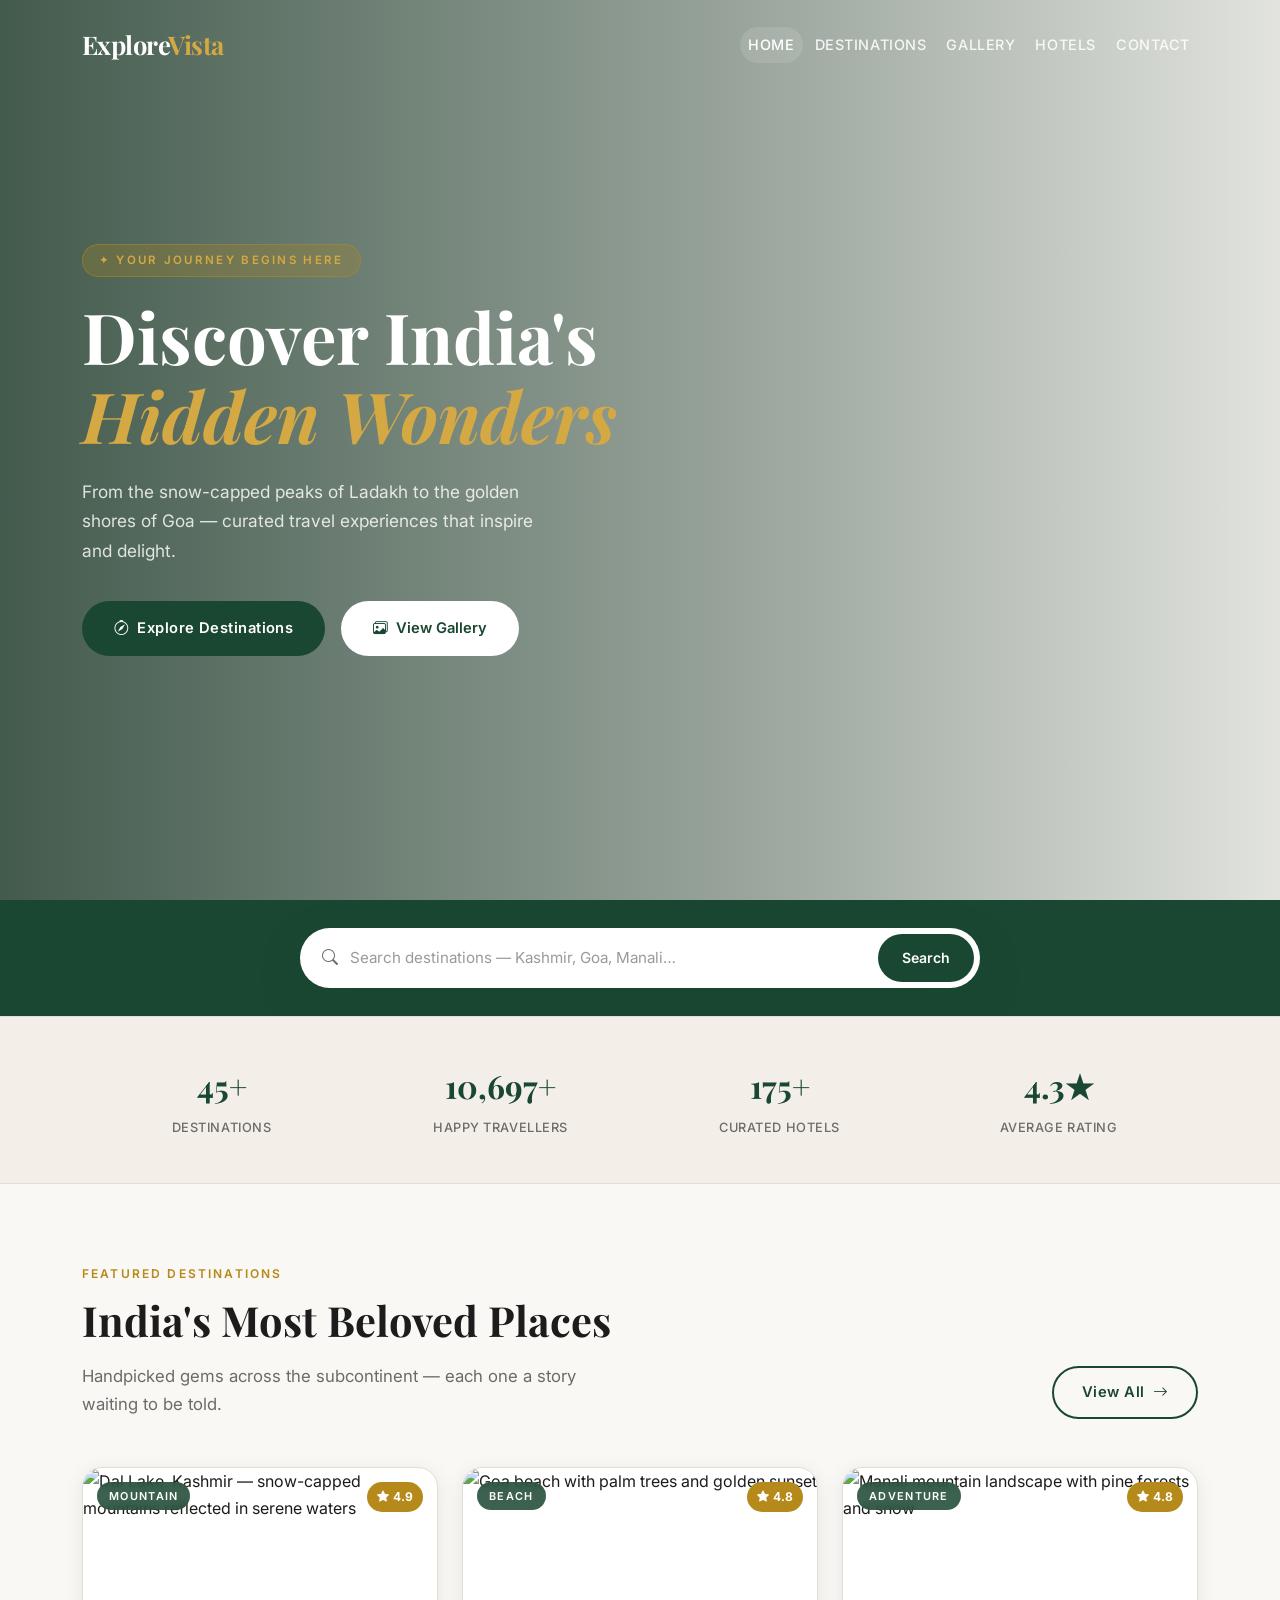
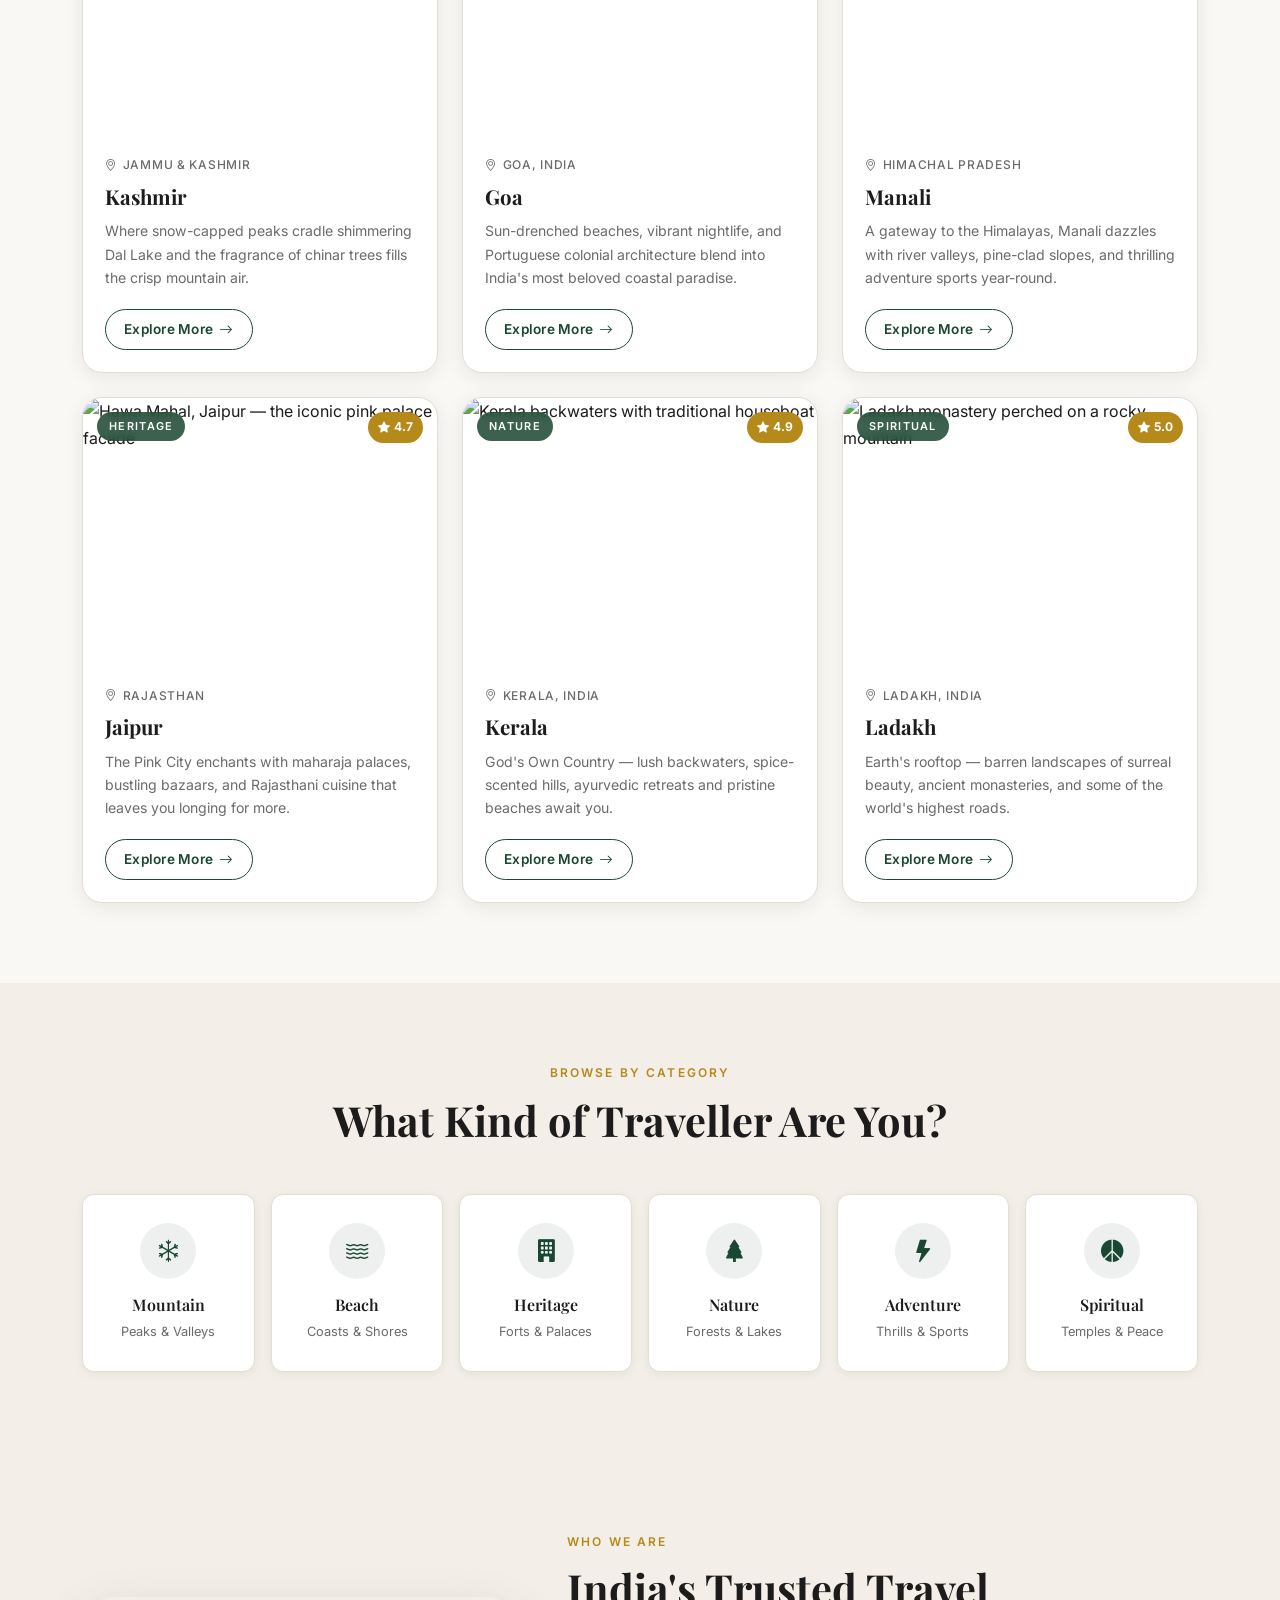
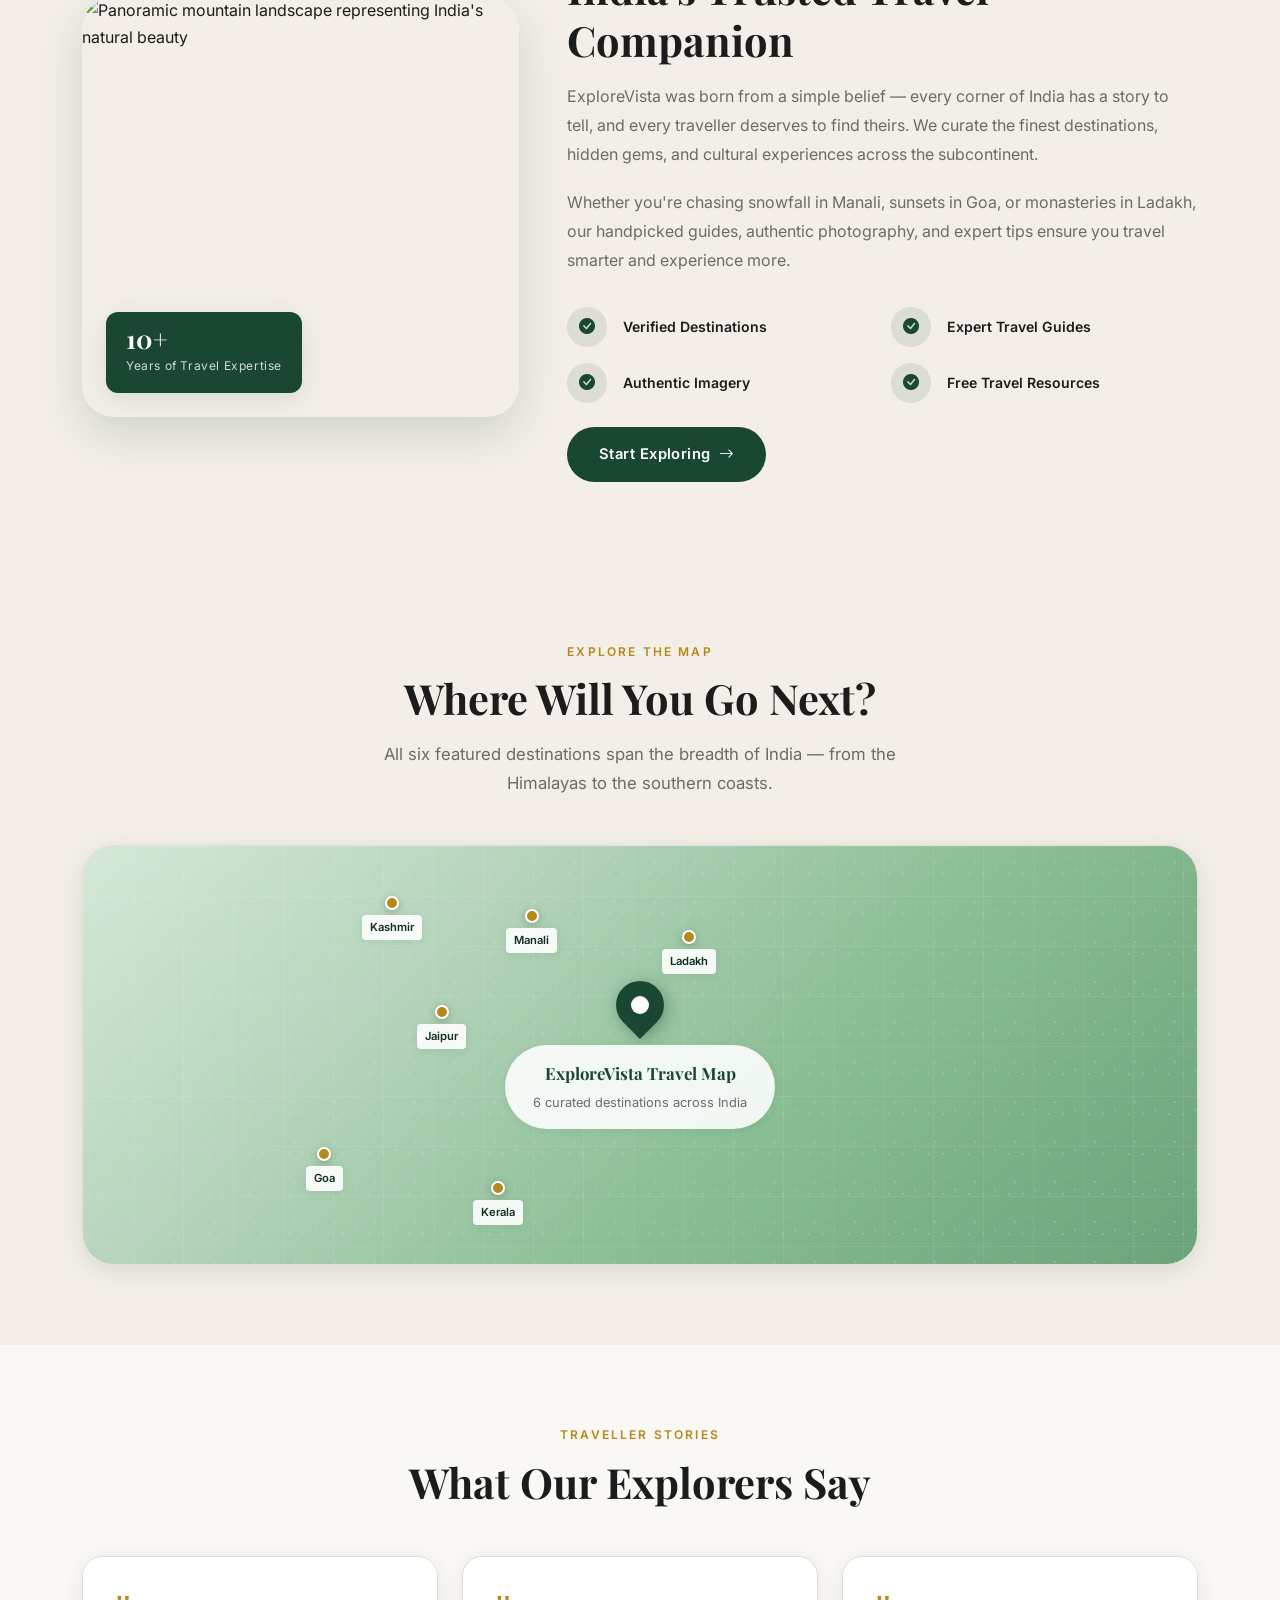
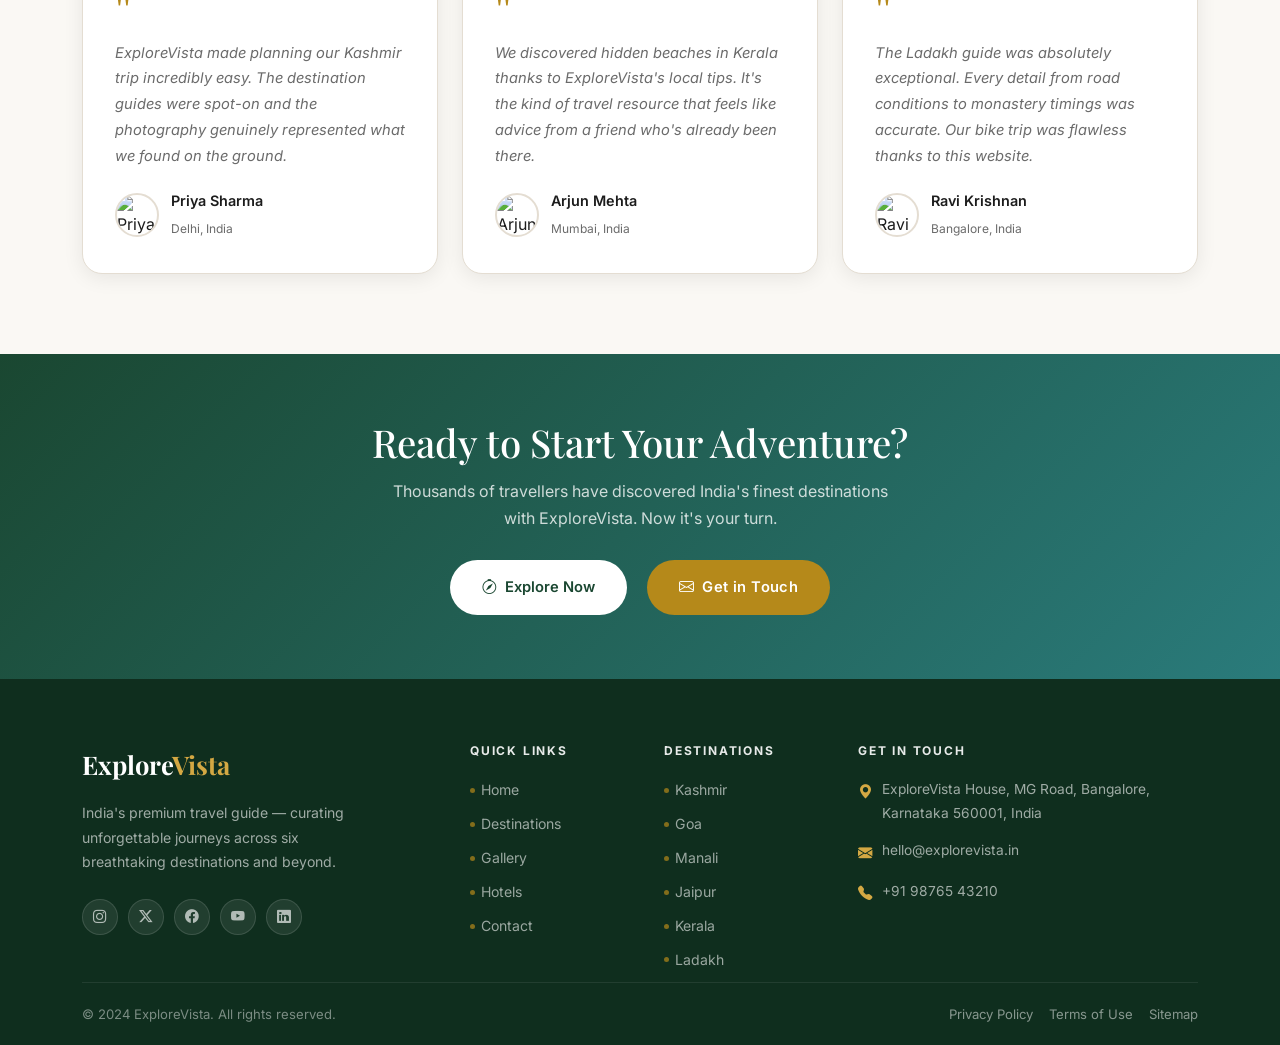
==== commit b92d1b53: "Clean up source code comments" ====
--- a/index.html
+++ b/index.html
@@ -7,19 +7,13 @@
   <title>ExploreVista — Discover India's Most Beautiful Destinations</title>
   <link rel="icon" href="data:image/svg+xml,<svg xmlns=%22http://www.w3.org/2000/svg%22 viewBox=%220 0 100 100%22><text y=%22.9em%22 font-size=%2290%22>🧭</text></svg>" />
 
-  <!-- Bootstrap 5 CSS -->
   <link rel="stylesheet" href="https://cdn.jsdelivr.net/npm/bootstrap@5.3.3/dist/css/bootstrap.min.css" />
-  <!-- Bootstrap Icons -->
   <link rel="stylesheet" href="https://cdn.jsdelivr.net/npm/bootstrap-icons@1.11.3/font/bootstrap-icons.min.css" />
-  <!-- Custom CSS -->
   <link rel="stylesheet" href="css/style.css" />
 </head>
 <body>
   <a href="#main-content" class="skip-link">Skip to main content</a>
 
-  <!-- ══════════════════════════════════════════════════
-       NAVIGATION
-  ══════════════════════════════════════════════════ -->
   <nav class="ev-navbar hero-nav navbar navbar-expand-lg" data-hero="true" id="main-nav" aria-label="Main navigation">
     <div class="container">
       <a class="navbar-brand" href="index.html">
@@ -42,9 +36,6 @@
     </div>
   </nav>
 
-  <!-- ══════════════════════════════════════════════════
-       HERO SECTION
-  ══════════════════════════════════════════════════ -->
   <main id="main-content">
   <section class="ev-hero" id="hero" aria-label="Hero section">
     <div class="ev-hero-bg" style="background-image: url('https://images.unsplash.com/photo-1626621341517-bbf3d9990a23?w=1800&q=85&auto=format&fit=crop');"></div>
@@ -73,9 +64,6 @@
     </div>
   </section>
 
-  <!-- ══════════════════════════════════════════════════
-       SEARCH SECTION
-  ══════════════════════════════════════════════════ -->
   <section class="search-section" aria-label="Destination search">
     <div class="container">
       <form class="ev-search-bar" id="hero-search-form" role="search" aria-label="Search destinations">
@@ -89,9 +77,6 @@
     </div>
   </section>
 
-  <!-- ══════════════════════════════════════════════════
-       STATS STRIP
-  ══════════════════════════════════════════════════ -->
   <section class="stats-strip" aria-label="Key statistics">
     <div class="container">
       <div class="row justify-content-center text-center g-0">
@@ -123,9 +108,6 @@
     </div>
   </section>
 
-  <!-- ══════════════════════════════════════════════════
-       FEATURED DESTINATIONS
-  ══════════════════════════════════════════════════ -->
   <section class="section-pad" id="destinations" aria-label="Featured destinations">
     <div class="container">
       <div class="row align-items-end mb-5">
@@ -142,7 +124,6 @@
       </div>
 
       <div class="row g-4">
-        <!-- Kashmir -->
         <div class="col-md-6 col-lg-4 fade-in-up">
           <article class="dest-card">
             <div class="dest-card-img-wrap">
@@ -165,7 +146,6 @@
           </article>
         </div>
 
-        <!-- Goa -->
         <div class="col-md-6 col-lg-4 fade-in-up">
           <article class="dest-card">
             <div class="dest-card-img-wrap">
@@ -188,7 +168,6 @@
           </article>
         </div>
 
-        <!-- Manali -->
         <div class="col-md-6 col-lg-4 fade-in-up">
           <article class="dest-card">
             <div class="dest-card-img-wrap">
@@ -211,7 +190,6 @@
           </article>
         </div>
 
-        <!-- Jaipur -->
         <div class="col-md-6 col-lg-4 fade-in-up">
           <article class="dest-card">
             <div class="dest-card-img-wrap">
@@ -234,7 +212,6 @@
           </article>
         </div>
 
-        <!-- Kerala -->
         <div class="col-md-6 col-lg-4 fade-in-up">
           <article class="dest-card">
             <div class="dest-card-img-wrap">
@@ -257,7 +234,6 @@
           </article>
         </div>
 
-        <!-- Ladakh -->
         <div class="col-md-6 col-lg-4 fade-in-up">
           <article class="dest-card">
             <div class="dest-card-img-wrap">
@@ -283,9 +259,6 @@
     </div>
   </section>
 
-  <!-- ══════════════════════════════════════════════════
-       TRAVEL CATEGORIES
-  ══════════════════════════════════════════════════ -->
   <section class="section-pad bg-section" id="categories" aria-label="Travel categories"
     style="background-color: var(--color-bg-section);">
     <div class="container">
@@ -352,9 +325,6 @@
     </div>
   </section>
 
-  <!-- ══════════════════════════════════════════════════
-       ABOUT / INTRO SECTION
-  ══════════════════════════════════════════════════ -->
   <section class="section-pad intro-section" id="about" aria-label="About ExploreVista">
     <div class="container">
       <div class="row align-items-center g-5">
@@ -418,9 +388,6 @@
     </div>
   </section>
 
-  <!-- ══════════════════════════════════════════════════
-       MAP PREVIEW SECTION
-  ══════════════════════════════════════════════════ -->
   <section class="map-section" id="map-view" aria-label="Destination map preview">
     <div class="container">
       <div class="text-center mb-5 fade-in-up">
@@ -430,7 +397,6 @@
       </div>
       <div class="fade-in-up">
         <div class="map-placeholder" role="img" aria-label="Decorative map showing India's featured destinations">
-          <!-- Map pins -->
           <div class="map-pin" style="top:12%;left:25%;" title="Kashmir">
             <div class="map-pin-dot"></div>
             <div class="map-pin-label">Kashmir</div>
@@ -468,9 +434,6 @@
     </div>
   </section>
 
-  <!-- ══════════════════════════════════════════════════
-       TESTIMONIALS
-  ══════════════════════════════════════════════════ -->
   <section class="section-pad" aria-label="Traveller testimonials">
     <div class="container">
       <div class="text-center mb-5">
@@ -521,9 +484,6 @@
     </div>
   </section>
 
-  <!-- ══════════════════════════════════════════════════
-       CTA BAND
-  ══════════════════════════════════════════════════ -->
   <section class="cta-band" aria-label="Call to action">
     <div class="container fade-in-up">
       <h2>Ready to Start Your Adventure?</h2>
@@ -538,9 +498,6 @@
   </section>
   </main>
 
-  <!-- ══════════════════════════════════════════════════
-       FOOTER
-  ══════════════════════════════════════════════════ -->
   <footer class="ev-footer" aria-label="Site footer">
     <div class="container">
       <div class="row g-5">
@@ -605,14 +562,11 @@
     </div>
   </footer>
 
-  <!-- Scroll to Top Button -->
   <button class="scroll-top-btn" id="scroll-top-btn" aria-label="Scroll to top">
     <i class="bi bi-chevron-up" aria-hidden="true"></i>
   </button>
 
-  <!-- Bootstrap JS -->
   <script src="https://cdn.jsdelivr.net/npm/bootstrap@5.3.3/dist/js/bootstrap.bundle.min.js"></script>
-  <!-- Custom JS -->
   <script src="js/script.js"></script>
 </body>
 </html>
--- a/css/style.css
+++ b/css/style.css
@@ -1,20 +1,16 @@
-/* =====================================================
-   ExploreVista — Main Stylesheet
-   Design System: Forest Green + Warm White + Gold
-   ===================================================== */
-
-/* --- Google Fonts Import --- */
+/* ExploreVista Stylesheet */
+
 @import url('https://fonts.googleapis.com/css2?family=Playfair+Display:wght@400;600;700&family=Inter:wght@300;400;500;600&display=swap');
 
-/* --- CSS Custom Properties (Design Tokens) --- */
+/* Design Tokens */
 :root {
-  --color-primary:       #1a4731;   /* Deep forest green */
+  --color-primary:       #1a4731;
   --color-primary-light: #2d6a4f;
   --color-primary-dark:  #0f2e1e;
-  --color-accent:        #b5891a;   /* Muted gold */
+  --color-accent:        #b5891a;
   --color-accent-light:  #d4a843;
-  --color-teal:          #2a7b7b;   /* Restrained teal */
-  --color-bg:            #faf8f4;   /* Warm white */
+  --color-teal:          #2a7b7b;
+  --color-bg:            #faf8f4;
   --color-bg-card:       #ffffff;
   --color-bg-section:    #f3efe8;
   --color-text:          #1c1c1c;
@@ -42,7 +38,7 @@
   --max-width: 1280px;
 }
 
-/* --- Reset & Base --- */
+/* Base */
 *,
 *::before,
 *::after {
@@ -79,7 +75,7 @@
   color: var(--color-primary-light);
 }
 
-/* --- Skip Link (Accessibility) --- */
+/* Skip Link */
 .skip-link {
   position: absolute;
   top: -80px;
@@ -101,7 +97,7 @@
   outline: 2px solid var(--color-accent);
 }
 
-/* --- Utility Classes --- */
+/* Utilities */
 .text-accent    { color: var(--color-accent); }
 .text-primary   { color: var(--color-primary); }
 .text-muted-custom { color: var(--color-text-muted); }
@@ -109,7 +105,7 @@
 .section-pad    { padding: 80px 0; }
 .section-pad-sm { padding: 56px 0; }
 
-/* --- Typography --- */
+/* Typography */
 h1, h2, h3, h4, h5, h6 {
   font-family: var(--font-heading);
   line-height: 1.25;
@@ -142,7 +138,7 @@
   margin-bottom: 0;
 }
 
-/* --- Buttons --- */
+/* Buttons */
 .btn-ev-primary {
   display: inline-flex;
   align-items: center;
@@ -245,7 +241,7 @@
   transform: translateY(-2px);
 }
 
-/* --- Navigation --- */
+/* Navigation */
 .ev-navbar {
   position: fixed;
   top: 0;
@@ -303,12 +299,11 @@
   background-image: url("data:image/svg+xml,%3Csvg xmlns='http://www.w3.org/2000/svg' viewBox='0 0 30 30'%3E%3Cpath stroke='rgba%28255,255,255,0.85%29' stroke-width='2' d='M4 7h22M4 15h22M4 23h22'/%3E%3C/svg%3E");
 }
 
-/* Transparent nav for hero pages */
 .ev-navbar.hero-nav {
   background-color: transparent;
 }
 
-/* --- Hero Section --- */
+/* Hero */
 .ev-hero {
   position: relative;
   min-height: 100vh;
@@ -391,7 +386,7 @@
   align-items: center;
 }
 
-/* --- Search Bar --- */
+/* Search Bar */
 .ev-search-bar {
   background: #fff;
   border-radius: 50px;
@@ -442,7 +437,6 @@
   transform: translateY(-1px);
 }
 
-/* Search section below hero */
 .search-section {
   background-color: var(--color-primary);
   padding: 28px 0;
@@ -452,7 +446,7 @@
   max-width: 680px;
 }
 
-/* --- Stats Strip --- */
+/* Stats */
 .stats-strip {
   background-color: var(--color-bg-section);
   border-top: 1px solid var(--color-border);
@@ -463,7 +457,6 @@
 .stat-item {
   text-align: center;
   padding: 10px 20px;
-  /* Stats always visible, no fade needed */
   opacity: 1 !important;
   transform: none !important;
 }
@@ -484,7 +477,7 @@
   text-transform: uppercase;
 }
 
-/* --- Destination Cards --- */
+/* Destination Cards */
 .dest-card {
   background: var(--color-bg-card);
   border-radius: var(--radius-lg);
@@ -611,7 +604,7 @@
   color: #fff;
 }
 
-/* --- Category Filter Tabs --- */
+/* Category Filter Tabs */
 .filter-tabs {
   display: flex;
   gap: 10px;
@@ -644,7 +637,7 @@
   color: #fff;
 }
 
-/* --- Category Cards (Homepage) --- */
+/* Category Cards */
 .category-card {
   background: var(--color-bg-card);
   border: 1px solid var(--color-border);
@@ -696,7 +689,7 @@
   margin-bottom: 0;
 }
 
-/* --- Map Section --- */
+/* Interactive Map */
 .map-section {
   background-color: var(--color-bg-section);
   padding: 80px 0;
@@ -725,7 +718,6 @@
   background-size: 40px 40px;
 }
 
-/* Map grid lines */
 .map-placeholder::after {
   content: '';
   position: absolute;
@@ -796,7 +788,6 @@
   color: var(--color-text-muted);
 }
 
-/* Map destination pins */
 .map-pin {
   position: absolute;
   z-index: 3;
@@ -832,7 +823,7 @@
   box-shadow: var(--shadow-sm);
 }
 
-/* --- Gallery --- */
+/* Gallery */
 .gallery-grid {
   display: grid;
   grid-template-columns: repeat(auto-fill, minmax(280px, 1fr));
@@ -976,7 +967,7 @@
 .ev-lightbox-prev { left: 20px; }
 .ev-lightbox-next { right: 20px; }
 
-/* --- Hotel Cards --- */
+/* Hotel Cards */
 .hotel-card {
   background: var(--color-bg-card);
   border-radius: var(--radius-lg);
@@ -1103,7 +1094,7 @@
   margin-top: auto;
 }
 
-/* --- FAQ Accordion Custom Styling --- */
+/* FAQ Accordion */
 .accordion-item {
   background-color: var(--color-bg-card);
   border: 1px solid var(--color-border);
@@ -1144,7 +1135,7 @@
   padding: 18px 20px;
 }
 
-/* --- Contact Page --- */
+/* Contact Page */
 .contact-hero {
   background: linear-gradient(135deg, var(--color-primary-dark) 0%, var(--color-primary) 100%);
   padding: 120px 0 60px;
@@ -1197,7 +1188,6 @@
   color: var(--color-text-muted);
 }
 
-/* Form Styling */
 .ev-form-label {
   font-weight: 600;
   font-size: 0.85rem;
@@ -1288,7 +1278,7 @@
   transform: translateY(-3px);
 }
 
-/* --- About / Intro Section --- */
+/* About Section */
 .intro-section {
   background-color: var(--color-bg-section);
 }
@@ -1330,7 +1320,7 @@
   letter-spacing: 0.05em;
 }
 
-/* --- Testimonials --- */
+/* Testimonials */
 .testimonial-card {
   background: var(--color-bg-card);
   border: 1px solid var(--color-border);
@@ -1382,7 +1372,7 @@
   color: var(--color-text-muted);
 }
 
-/* --- Page Hero (inner pages) --- */
+/* Page Hero */
 .page-hero {
   background: linear-gradient(135deg, var(--color-primary-dark) 0%, var(--color-primary) 100%);
   padding: 120px 0 64px;
@@ -1432,7 +1422,7 @@
   color: var(--color-accent-light);
 }
 
-/* --- Footer --- */
+/* Footer */
 .ev-footer {
   background-color: var(--color-primary-dark);
   color: rgba(255,255,255,0.75);
@@ -1585,7 +1575,7 @@
   color: var(--color-accent-light);
 }
 
-/* --- CTA Band --- */
+/* CTA Band */
 .cta-band {
   background: linear-gradient(135deg, var(--color-primary) 0%, var(--color-teal) 100%);
   padding: 64px 0;
@@ -1605,7 +1595,7 @@
   margin: 0 auto 28px;
 }
 
-/* --- Page transitions & entrance animations --- */
+/* Animations */
 .fade-in-up {
   opacity: 0;
   transform: translateY(28px);
@@ -1617,7 +1607,7 @@
   transform: translateY(0);
 }
 
-/* --- Scroll to top button --- */
+/* Scroll to Top */
 .scroll-top-btn {
   position: fixed;
   bottom: 28px;
@@ -1653,7 +1643,7 @@
   box-shadow: var(--shadow-lg);
 }
 
-/* --- Responsive Adjustments --- */
+/* Responsive */
 @media (max-width: 992px) {
   .section-pad { padding: 60px 0; }
   .ev-hero { min-height: 90vh; }
@@ -1683,7 +1673,7 @@
   .stat-item .stat-num { font-size: 1.6rem; }
 }
 
-/* --- Accessibility Focus --- */
+/* Accessibility */
 a:focus-visible,
 button:focus-visible,
 input:focus-visible,
@@ -1693,7 +1683,7 @@
   outline-offset: 3px;
 }
 
-/* --- Respect Reduced Motion Preferences --- */
+/* Reduced Motion */
 @media (prefers-reduced-motion: reduce) {
   *,
   *::before,
